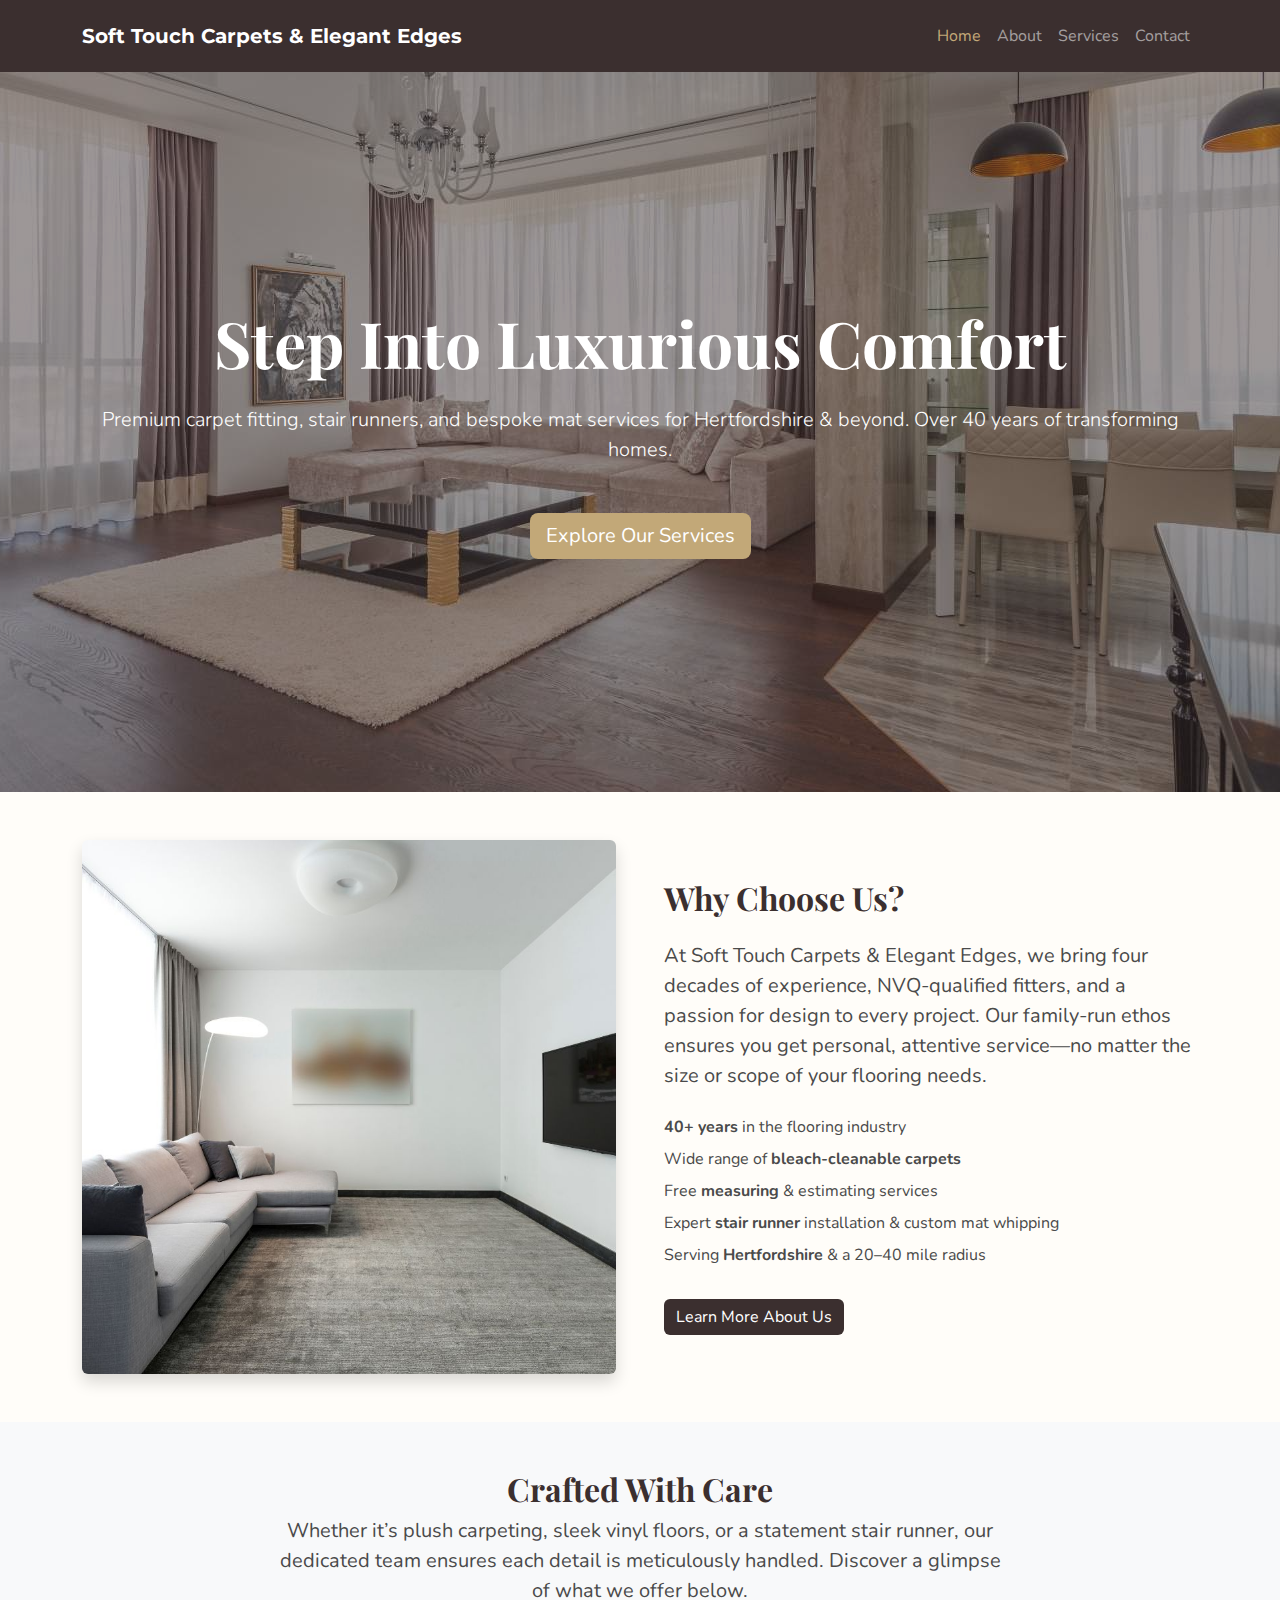
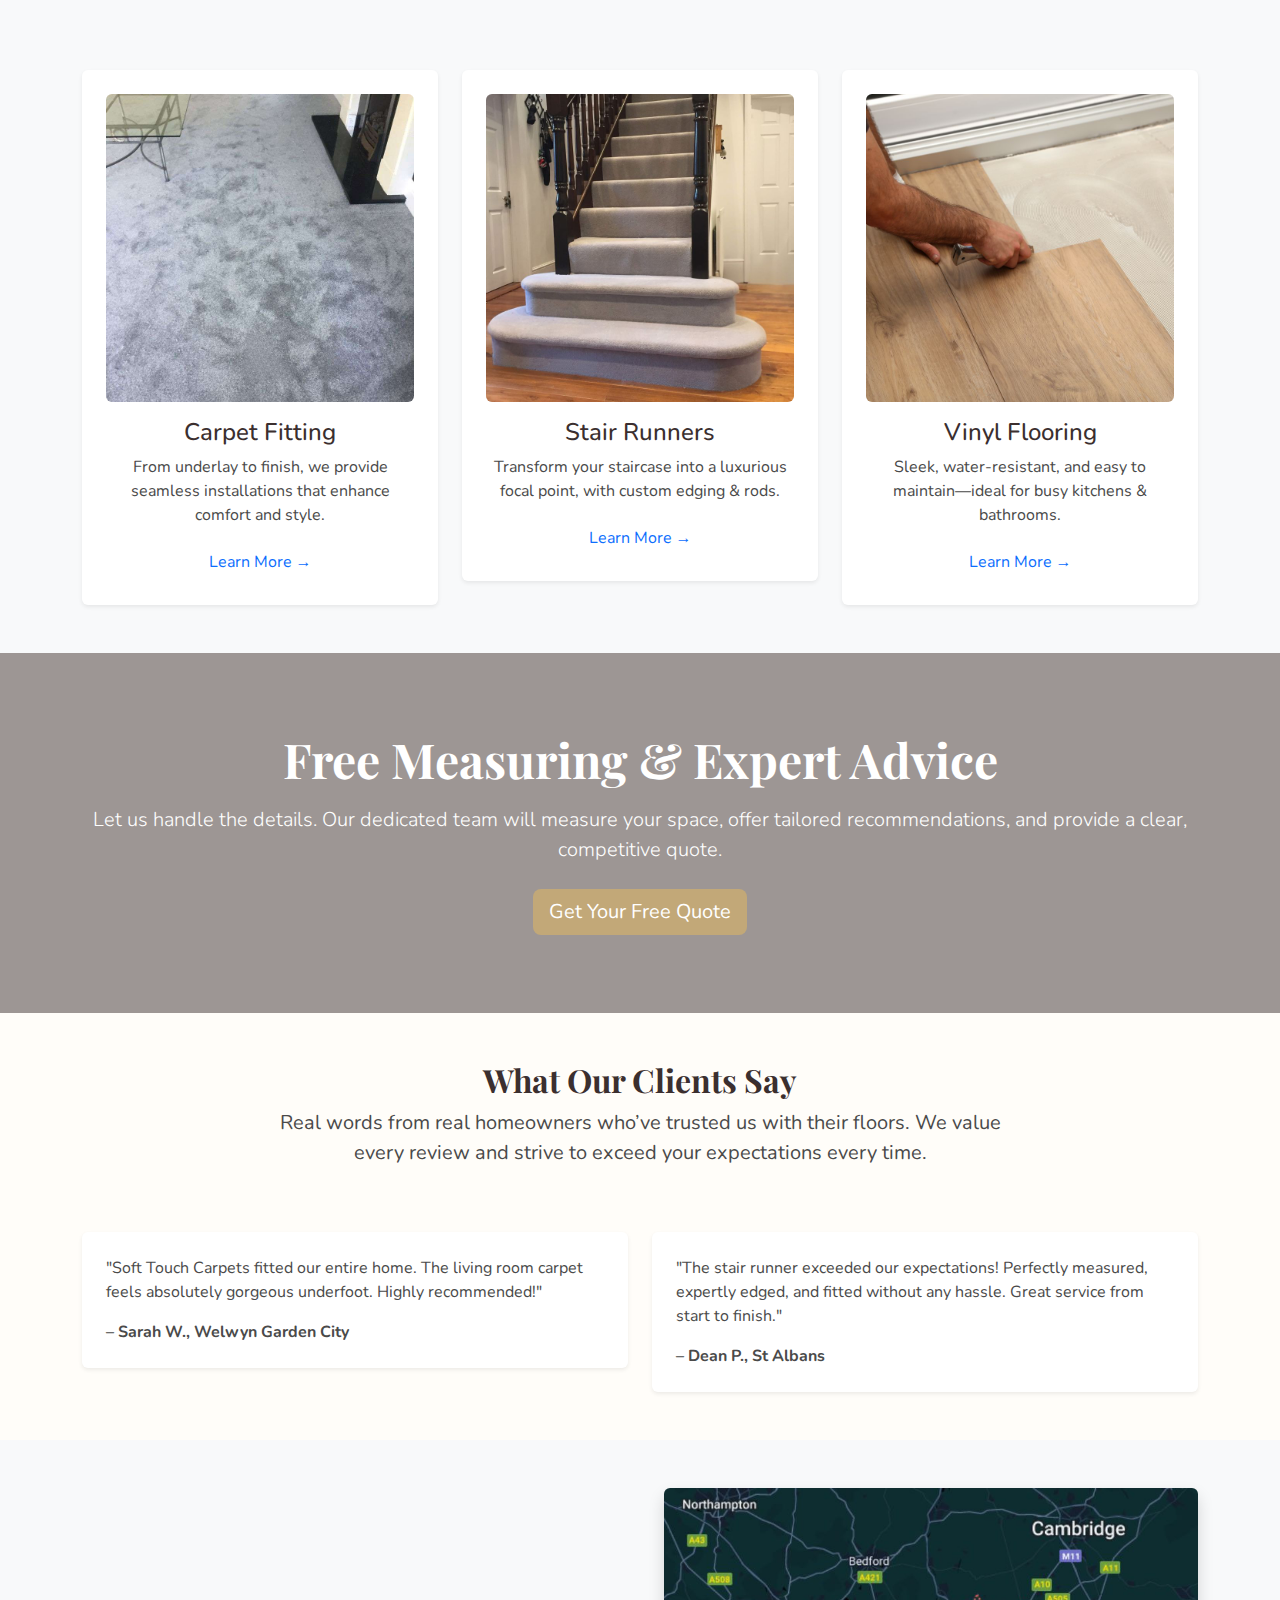
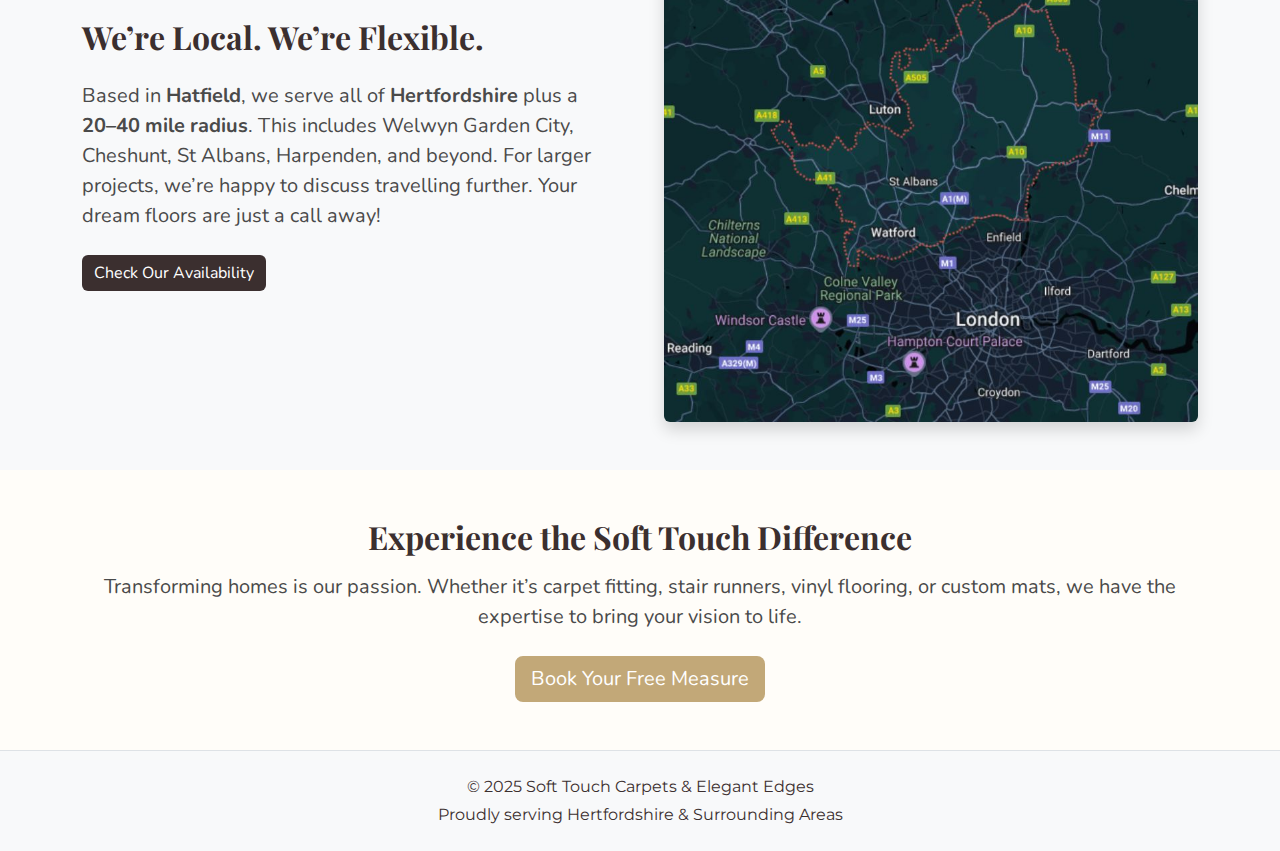
==== index.html @ 91724454 "update" ====
<!DOCTYPE html>
<html lang="en">
<head>
  <meta charset="UTF-8" />
  <meta name="viewport" content="width=device-width, initial-scale=1.0" />

  <!-- Bootstrap CSS -->
  <link 
    href="https://cdn.jsdelivr.net/npm/bootstrap@5.3.3/dist/css/bootstrap.min.css" 
    rel="stylesheet" 
    integrity="sha384-QWTKZyjpPEjISv5WaRU9OFeRpok6YctnYmDr5pNlyT2bRjXh0JMhjY6hW+ALEwIH" 
    crossorigin="anonymous"
  >

  <!-- Custom Home Page CSS -->
  <link rel="stylesheet" href="styles.css" />
  <link rel="stylesheet" href="index.css" />

  <!-- SEO Meta Tags -->
  <title>Soft Touch Carpets &amp; Elegant Edges | Bespoke Flooring Solutions</title>
  <meta 
    name="description" 
    content="Step into comfort with Soft Touch Carpets & Elegant Edges. Trusted for 40+ years, we specialise in carpet fitting, stair runners, vinyl flooring, and custom mat services in Hertfordshire and beyond." 
  />
  <meta 
    name="keywords" 
    content="carpet fitting near me, stair runners, vinyl flooring, custom mat whipping, Hertfordshire carpet fitting, 40 years experience"
  />

  <!-- Google Fonts (Playfair Display, Montserrat, Nunito) -->
  <link rel="preconnect" href="https://fonts.googleapis.com">
  <link rel="preconnect" href="https://fonts.gstatic.com" crossorigin>
  <link 
    href="https://fonts.googleapis.com/css2?family=Playfair+Display:wght@700;900&family=Montserrat:wght@400;700&family=Nunito:wght@300;400;700&display=swap" 
    rel="stylesheet"
  >

  <!-- Optional Schema Markup (LocalBusiness) -->
  <script type="application/ld+json">
  {
    "@context": "https://schema.org",
    "@type": "LocalBusiness",
    "name": "Soft Touch Carpets & Elegant Edges",
    "description": "Carpet fitting, stair runner installation, vinyl flooring, and mat whipping services in Hertfordshire. Over 40 years of experience.",
    "telephone": "+44 7777 000000",
    "address": {
      "@type": "PostalAddress",
      "streetAddress": "2 Warren Close",
      "addressLocality": "Hatfield",
      "addressRegion": "Herts",
      "postalCode": "AL10 0AL",
      "addressCountry": "GB"
    },
    "url": "https://your-domain.com"
  }
  </script>
</head>
<body>
  <!-- NAVBAR -->
  <nav class="navbar navbar-expand-lg navbar-dark bg-brown shadow-sm py-3">
    <div class="container">
      <a class="navbar-brand fw-bold" href="#">
        Soft Touch Carpets &amp; Elegant Edges
      </a>
      <button 
        class="navbar-toggler" 
        type="button" 
        data-bs-toggle="collapse" 
        data-bs-target="#mainNavbar" 
        aria-controls="mainNavbar" 
        aria-expanded="false" 
        aria-label="Toggle navigation"
      >
        <span class="navbar-toggler-icon"></span>
      </button>

      <div class="collapse navbar-collapse justify-content-end" id="mainNavbar">
        <ul class="navbar-nav">
          <li class="nav-item"><a class="nav-link active" href="#">Home</a></li>
          <li class="nav-item"><a class="nav-link" href="about.html">About</a></li>
          <li class="nav-item"><a class="nav-link" href="services.html">Services</a></li>
          <li class="nav-item"><a class="nav-link" href="contact.html">Contact</a></li>
        </ul>
      </div>
    </div>
  </nav>

  <!-- HERO / BANNER SECTION -->
  <header class="hero-section position-relative d-flex align-items-center">
    <div class="hero-overlay"></div>
    <div class="container text-white text-center z-index-2">
      <h1 class="display-3 fw-bold hero-title mb-4">Step Into Luxurious Comfort</h1>
      <p class="lead hero-subtitle mb-5">
        Premium carpet fitting, stair runners, and bespoke mat services 
        for Hertfordshire &amp; beyond. Over 40 years of transforming homes.
      </p>
      <a href="services.html" class="btn btn-tan btn-lg">Explore Our Services</a>
    </div>
  </header>

  <!-- WHY CHOOSE US SECTION -->
  <section class="why-choose-us py-5 bg-cream">
    <div class="container">
      <div class="row align-items-center g-5">
        <div class="col-lg-6 text-center text-lg-start">
          <img 
            src="luxury-carpet.jpg" 
            alt="Luxurious carpet example" 
            class="img-fluid rounded shadow"
          >
        </div>
        <div class="col-lg-6">
          <h2 class="section-heading mb-4" style="font-family: 'Playfair Display', serif;">Why Choose Us?</h2>
          <p class="fs-5 mb-4">
            At Soft Touch Carpets &amp; Elegant Edges, we bring four decades of experience, 
            NVQ-qualified fitters, and a passion for design to every project. Our family-run 
            ethos ensures you get personal, attentive service—no matter the size or scope of your flooring needs.
          </p>
          <ul class="list-unstyled">
            <li class="mb-2"><strong>40+ years</strong> in the flooring industry</li>
            <li class="mb-2">Wide range of <strong>bleach-cleanable carpets</strong></li>
            <li class="mb-2">Free <strong>measuring</strong> &amp; estimating services</li>
            <li class="mb-2">Expert <strong>stair runner</strong> installation &amp; custom mat whipping</li>
            <li class="mb-2">Serving <strong>Hertfordshire</strong> &amp; a 20–40 mile radius</li>
          </ul>
          <a href="about.html" class="btn btn-brown mt-3">Learn More About Us</a>
        </div>
      </div>
    </div>
  </section>

  <!-- SERVICES PREVIEW SECTION -->
  <section class="services-preview py-5 bg-light">
    <div class="container">
      <div class="row text-center mb-5">
        <div class="col-lg-8 mx-auto">
          <h2 class="section-heading">Crafted With Care</h2>
          <p class="fs-5">
            Whether it’s plush carpeting, sleek vinyl floors, or a statement stair runner, 
            our dedicated team ensures each detail is meticulously handled. Discover a glimpse 
            of what we offer below.
          </p>
        </div>
      </div>

      <div class="row g-4 justify-content-center">
        <div class="col-md-6 col-lg-4">
          <div class="service-block p-4 text-center bg-white shadow-sm rounded">
            <img 
              src="carpet-fitting-1.jpg" 
              alt="Carpet Fitting" 
              class="img-fluid rounded mb-3"
            >
            <h4 class="text-brown">Carpet Fitting</h4>
            <p class="mt-2">
              From underlay to finish, we provide seamless installations that enhance comfort and style.
            </p>
            <a href="services.html" class="btn btn-link text-decoration-none">Learn More &rarr;</a>
          </div>
        </div>
        <div class="col-md-6 col-lg-4">
          <div class="service-block p-4 text-center bg-white shadow-sm rounded">
            <img 
              src="stair-runners.jpg" 
              alt="Stair Runners" 
              class="img-fluid rounded mb-3"
            >
            <h4 class="text-brown">Stair Runners</h4>
            <p class="mt-2">
              Transform your staircase into a luxurious focal point, with custom edging &amp; rods.
            </p>
            <a href="services.html" class="btn btn-link text-decoration-none">Learn More &rarr;</a>
          </div>
        </div>
        <div class="col-md-6 col-lg-4">
          <div class="service-block p-4 text-center bg-white shadow-sm rounded">
            <img 
              src="vinyl-flooring.jpg" 
              alt="Vinyl Flooring" 
              class="img-fluid rounded mb-3"
            >
            <h4 class="text-brown">Vinyl Flooring</h4>
            <p class="mt-2">
              Sleek, water-resistant, and easy to maintain—ideal for busy kitchens &amp; bathrooms.
            </p>
            <a href="services.html" class="btn btn-link text-decoration-none">Learn More &rarr;</a>
          </div>
        </div>
      </div>
    </div>
  </section>

  <!-- PARALLAX CTA SECTION -->
  <section class="parallax-cta position-relative text-white text-center">
    <div class="parallax-overlay"></div>
    <div class="container py-5 z-index-2">
      <h2 class="display-5 fw-bold mb-3" style="font-family: 'Playfair Display', serif;">
        Free Measuring &amp; Expert Advice
      </h2>
      <p class="lead mb-4">
        Let us handle the details. Our dedicated team will measure your space, offer tailored recommendations, 
        and provide a clear, competitive quote.
      </p>
      <a href="contact.html" class="btn btn-tan btn-lg">Get Your Free Quote</a>
    </div>
  </section>

  <!-- TESTIMONIALS SECTION -->
  <section class="py-5 bg-cream">
    <div class="container">
      <div class="row mb-5 text-center">
        <div class="col-lg-8 mx-auto">
          <h2 class="section-heading">What Our Clients Say</h2>
          <p class="fs-5">
            Real words from real homeowners who’ve trusted us with their floors. We value every review 
            and strive to exceed your expectations every time.
          </p>
        </div>
      </div>
      <div class="row g-4">
        <div class="col-md-6">
          <div class="testimonial p-4 bg-white shadow-sm rounded">
            <p class="mb-3">
              "Soft Touch Carpets fitted our entire home. The living room 
              carpet feels absolutely gorgeous underfoot. Highly recommended!"
            </p>
            <strong>– Sarah W., Welwyn Garden City</strong>
          </div>
        </div>
        <div class="col-md-6">
          <div class="testimonial p-4 bg-white shadow-sm rounded">
            <p class="mb-3">
              "The stair runner exceeded our expectations! Perfectly measured, expertly edged, 
              and fitted without any hassle. Great service from start to finish."
            </p>
            <strong>– Dean P., St Albans</strong>
          </div>
        </div>
      </div>
    </div>
  </section>

  <!-- SERVICE AREAS SECTION -->
  <section class="py-5 bg-light">
    <div class="container">
      <div class="row align-items-center g-5">
        <div class="col-lg-6">
          <h2 class="section-heading mb-4" style="font-family: 'Playfair Display', serif;">
            We’re Local. We’re Flexible.
          </h2>
          <p class="fs-5 mb-4">
            Based in <strong>Hatfield</strong>, we serve all of <strong>Hertfordshire</strong> plus 
            a <strong>20–40 mile radius</strong>. This includes Welwyn Garden City, Cheshunt, St Albans, 
            Harpenden, and beyond. For larger projects, we’re happy to discuss travelling further. 
            Your dream floors are just a call away!
          </p>
          <a href="contact.html" class="btn btn-brown">Check Our Availability</a>
        </div>
        <div class="col-lg-6">
          <img 
            src="hertfordshire.jpg"
            alt="Coverage map" 
            class="img-fluid rounded shadow"
          >
        </div>
      </div>
    </div>
  </section>

  <!-- FINAL CTA SECTION -->
  <section class="py-5 text-center bg-cream">
    <div class="container">
      <h2 class="section-heading mb-3" style="font-family: 'Playfair Display', serif;">
        Experience the Soft Touch Difference
      </h2>
      <p class="fs-5 mb-4">
        Transforming homes is our passion. Whether it’s carpet fitting, stair runners, 
        vinyl flooring, or custom mats, we have the expertise to bring your vision to life.
      </p>
      <a href="contact.html" class="btn btn-tan btn-lg">Book Your Free Measure</a>
    </div>
  </section>

  <!-- FOOTER -->
  <footer class="border-top py-4 bg-light">
    <div class="container text-center">
      <p class="mb-1">&copy; 2025 Soft Touch Carpets &amp; Elegant Edges</p>
      <p class="mb-0">Proudly serving Hertfordshire &amp; Surrounding Areas</p>
    </div>
  </footer>

  <!-- Bootstrap JS Bundle -->
  <script 
    src="https://cdn.jsdelivr.net/npm/bootstrap@5.3.3/dist/js/bootstrap.bundle.min.js" 
    integrity="sha384-YvpcrYf0tY3lHB60NNkmXc5s9fDVZLESaAA55NDzOxhy9GkcIdslK1eN7N6jIeHz" 
    crossorigin="anonymous"
  ></script>
</body>
</html>
---- styles.css ----
/*
  STYLES.CSS
  Global site-wide styles for Soft Touch Carpets & Elegant Edges:
  - Colour variables
  - Typography
  - Navbar, footer
  - General utility classes
*/

/* Colour Variables */
:root {
    --brown: #3B2F2F;
    --brownish: #8B7D7B;
    --tan: #C2A878;
    --cream: #FFFDF9;
    --light-cream: #FFF8E1;
  }
  
  /* Base Styling */
  body {
    font-family: 'Nunito', sans-serif;
    color: #4a4a4a;
    background-color: var(--cream);
    margin: 0;
    padding: 0;
  }
  
  /* Bootstrap Overrides / Utility Classes */
  .bg-brown {
    background-color: var(--brown) !important;
  }
  .text-brown {
    color: var(--brown) !important;
  }
  .bg-cream {
    background-color: var(--cream) !important;
  }
  .btn-tan {
    background-color: var(--tan) !important;
    border: none !important;
    color: #ffffff !important;
  }
  .btn-tan:hover {
    background-color: var(--brownish) !important;
  }
  .btn-brown {
    background-color: var(--brown) !important;
    border: none !important;
    color: #ffffff !important;
  }
  .btn-brown:hover {
    background-color: var(--brownish) !important;
  }
  
  /* Navbar (Shared) */
  .navbar-dark.bg-brown {
    background-color: var(--brown) !important;
  }
  .navbar-brand {
    font-family: 'Montserrat', sans-serif;
  }
  .navbar-dark .navbar-nav .nav-link.active {
    color: var(--tan) !important;
  }
  
  /* Section Headings (Global) */
  .section-heading {
    font-family: 'Playfair Display', serif;
    color: var(--brown);
    font-weight: 700;
  }
  
  /* Footer */
  footer p {
    margin: 0;
    color: var(--brown);
    font-family: 'Montserrat', sans-serif;
  }
  
  /* Responsive Adjustments (Global) */
  @media (max-width: 768px) {
    .section-heading {
      font-size: 1.75rem;
    }
  }
---- index.css ----
/*
  INDEX.CSS
  Bespoke homepage styling for a "wow" factor.
  Incorporates parallax/overlay elements, brand colours,
  and distinct section styles to avoid repetitive patterns.
*/

/* ---------------------------------------------------
   1. BRAND COLOURS & FONTS
----------------------------------------------------- */
:root {
    --brown: #3B2F2F;
    --brownish: #8B7D7B;
    --tan: #C2A878;
    --cream: #FFFDF9;
    --light-cream: #FFF8E1;
  }
  
  body {
    font-family: 'Nunito', sans-serif;
    color: #4a4a4a;
    background-color: var(--cream);
    margin: 0;
    padding: 0;
  }
  
  /* Utility Classes */
  .bg-brown {
    background-color: var(--brown) !important;
  }
  .text-brown {
    color: var(--brown) !important;
  }
  .bg-cream {
    background-color: var(--cream) !important;
  }
  .btn-tan {
    background-color: var(--tan) !important;
    border: none !important;
    color: #ffffff !important;
    transition: background-color 0.3s ease;
  }
  .btn-tan:hover {
    background-color: var(--brownish) !important;
  }
  .btn-brown {
    background-color: var(--brown) !important;
    border: none !important;
    color: #ffffff !important;
    transition: background-color 0.3s ease;
  }
  .btn-brown:hover {
    background-color: var(--brownish) !important;
  }
  
  /* Navbar */
  .navbar-dark.bg-brown {
    background-color: var(--brown) !important;
  }
  .navbar-nav .nav-link.active {
    color: var(--tan) !important;
  }
  
  /* ---------------------------------------------------
     2. HERO SECTION
  ----------------------------------------------------- */
  .hero-section {
    min-height: 80vh;
    background: url("hero.jpg") center center no-repeat;
    background-size: cover;
    background-attachment: fixed; /* Parallax effect on desktop */
    position: relative;
    overflow: hidden;
    display: flex;
    align-items: center;
    justify-content: center;
  }
  .hero-overlay {
    position: absolute;
    top: 0;
    left: 0;
    width: 100%;
    height: 100%;
    background-color: rgba(59, 47, 47, 0.5);
    z-index: 1;
  }
  .hero-section .container {
    z-index: 2;
  }
  .hero-title {
    font-family: 'Playfair Display', serif;
    color: #fff;
  }
  .hero-subtitle {
    font-family: 'Nunito', sans-serif;
    color: #fff;
  }
  
  /* ---------------------------------------------------
     3. GLOBAL SECTION HEADINGS
  ----------------------------------------------------- */
  .section-heading {
    font-family: 'Playfair Display', serif;
    color: var(--brown);
    font-weight: 700;
  }
  
  /* ---------------------------------------------------
     4. CUSTOM SECTION STYLES
  ----------------------------------------------------- */
  .why-choose-us img {
    transition: transform 0.3s ease;
  }
  .why-choose-us img:hover {
    transform: scale(1.02);
  }
  
  .services-preview .service-block:hover {
    transform: translateY(-3px);
    transition: transform 0.2s ease;
  }
  
  /* Parallax CTA Section */
  .parallax-cta {
    background: url("completed-project-1.jpg") center center no-repeat;
    background-size: cover;
    background-attachment: fixed;
    position: relative;
    overflow: hidden;
    min-height: 40vh;
    display: flex;
    align-items: center;
    justify-content: center;
  }
  .parallax-cta .parallax-overlay {
    position: absolute;
    top: 0;
    left: 0;
    width: 100%;
    height: 100%;
    background-color: rgba(59, 47, 47, 0.5);
    z-index: 1;
  }
  .parallax-cta .container {
    z-index: 2;
  }
  
  /* Testimonials */
  .testimonial {
    transition: transform 0.2s ease;
  }
  .testimonial:hover {
    transform: translateY(-5px);
  }
  
  /* Responsive Tweaks */
  @media (max-width: 992px) {
    /* Disable parallax on tablets & smaller for performance */
    .hero-section {
      background-attachment: scroll;
    }
    .parallax-cta {
      background-attachment: scroll;
    }
  }
  
  @media (max-width: 576px) {
    .hero-title {
      font-size: 2rem;
    }
    .hero-subtitle {
      font-size: 1rem;
    }
  }
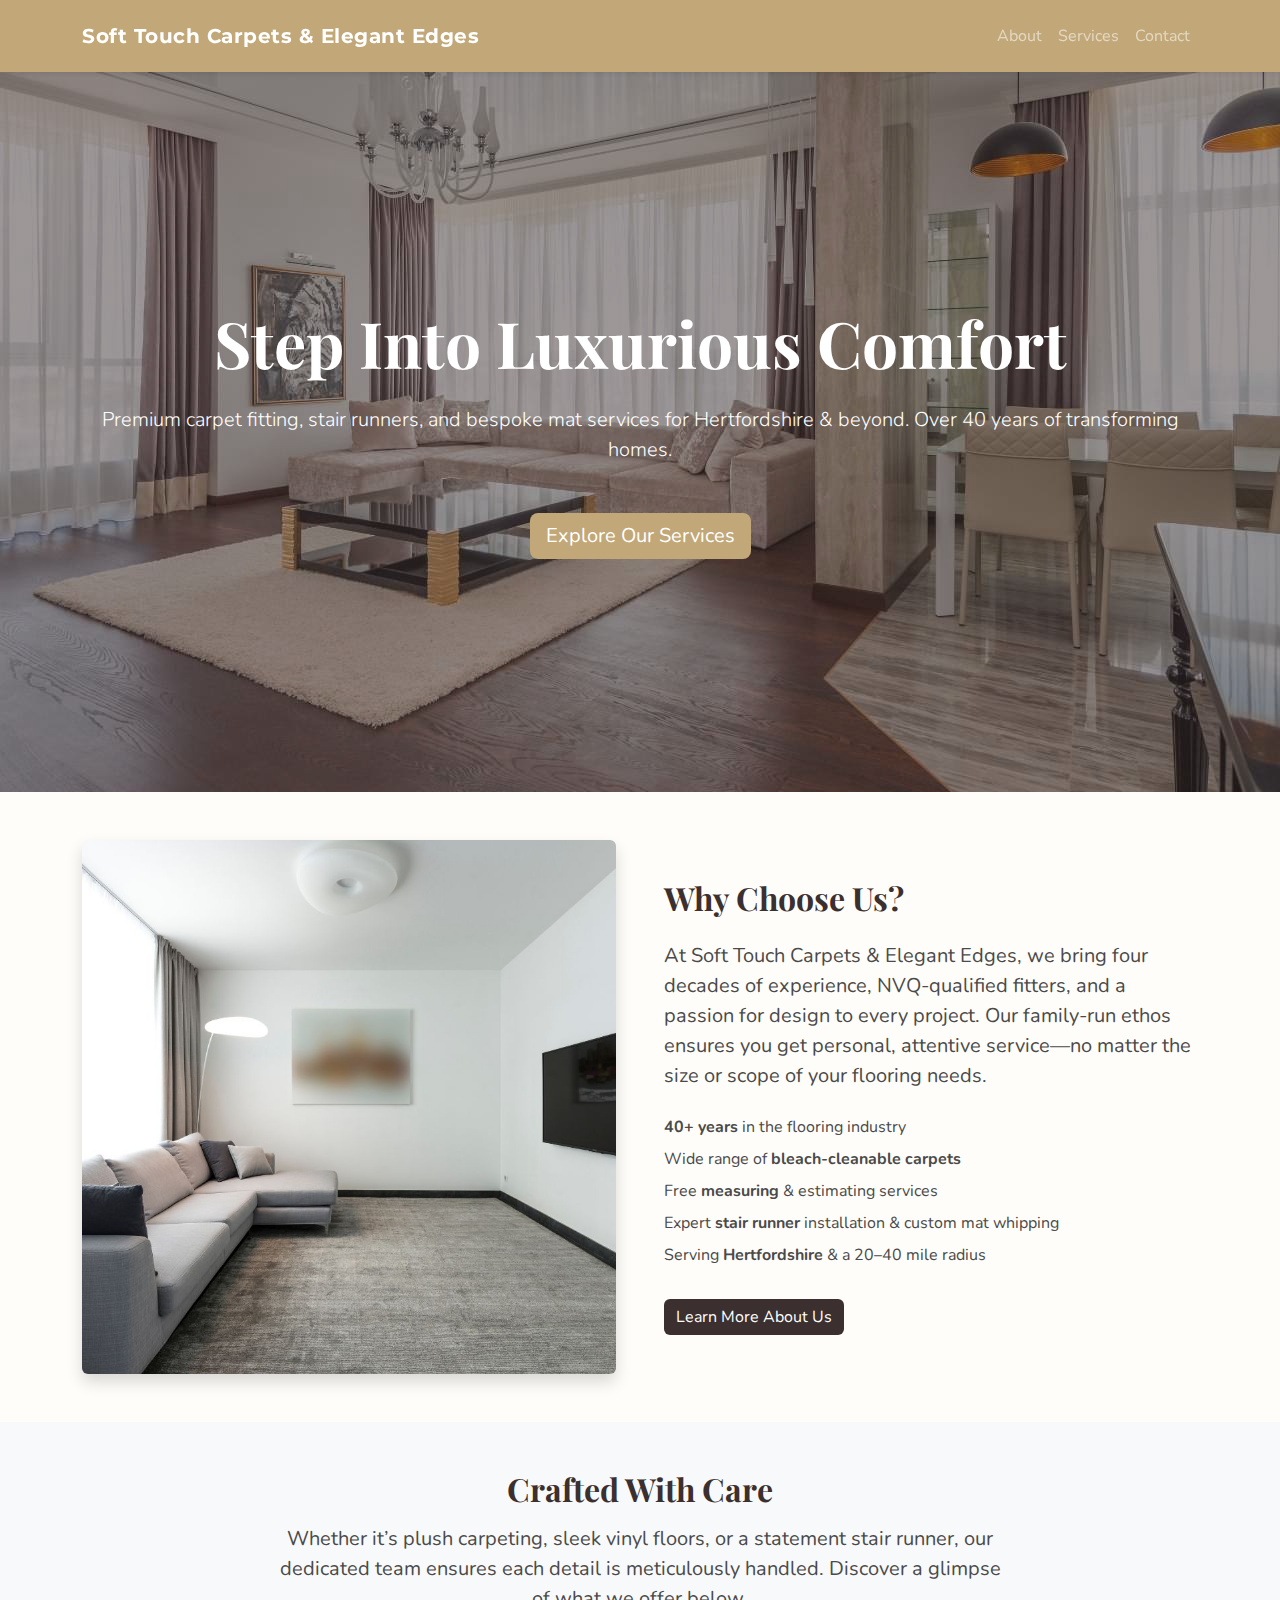
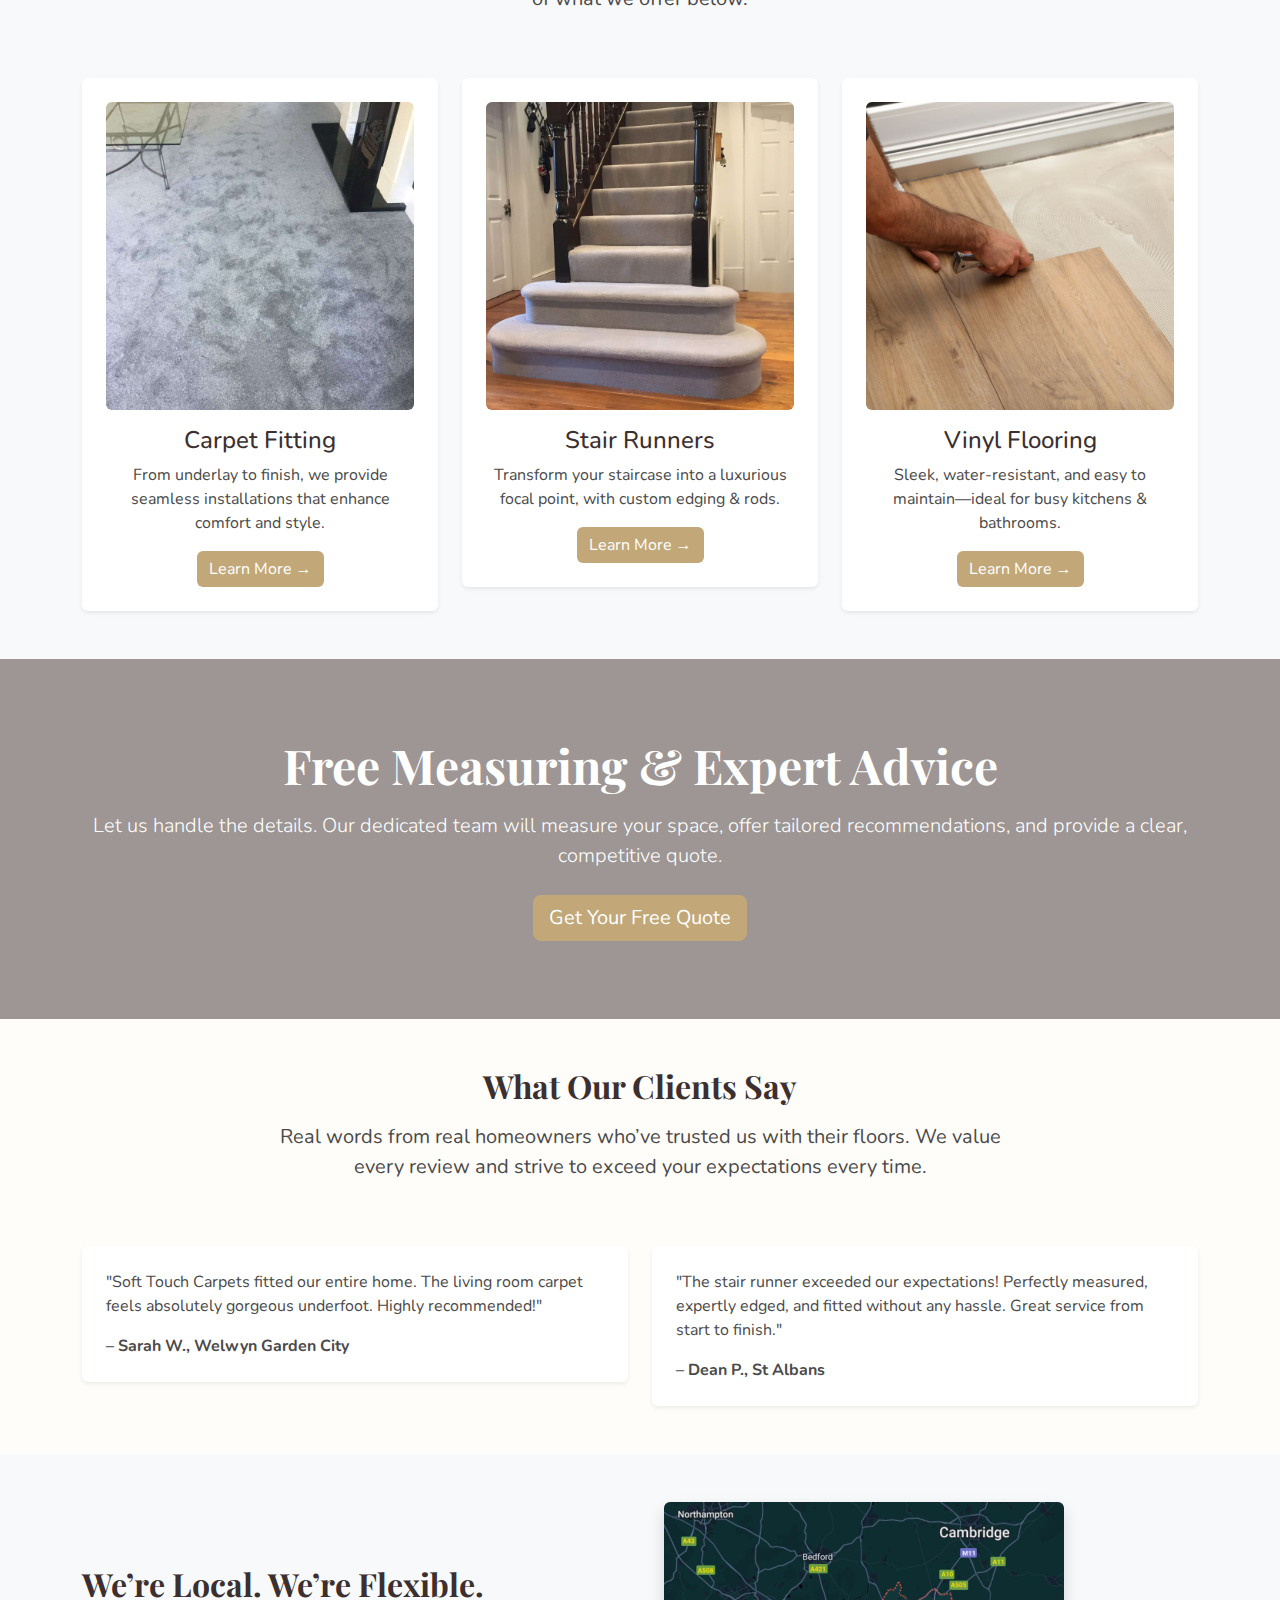
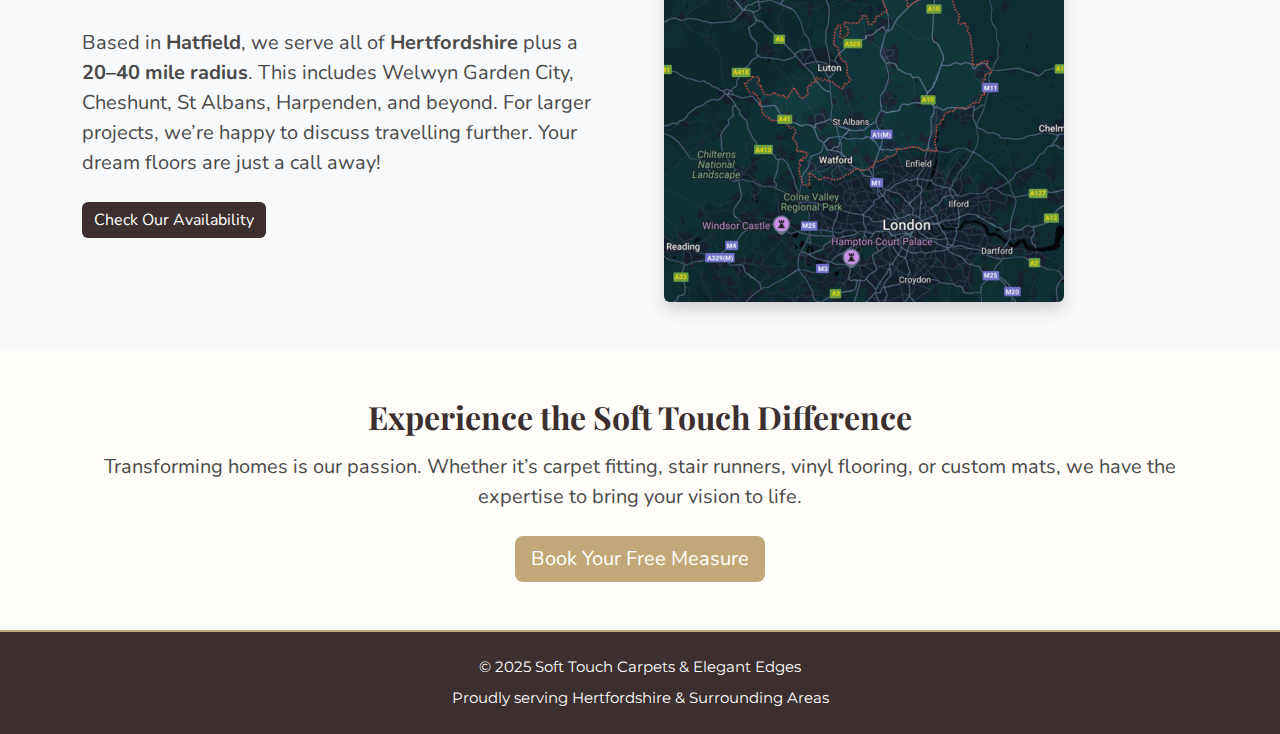
==== commit 54d252da: "update" ====
--- a/index.html
+++ b/index.html
@@ -12,8 +12,9 @@
     crossorigin="anonymous"
   >
 
-  <!-- Custom Home Page CSS -->
+  <!-- Global Styles -->
   <link rel="stylesheet" href="styles.css" />
+  <!-- Homepage-Specific Styles -->
   <link rel="stylesheet" href="index.css" />
 
   <!-- SEO Meta Tags -->
@@ -56,8 +57,9 @@
   </script>
 </head>
 <body>
-  <!-- NAVBAR -->
-  <nav class="navbar navbar-expand-lg navbar-dark bg-brown shadow-sm py-3">
+
+  <!-- NAVBAR (Sticky) -->
+  <nav class="navbar navbar-expand-lg navbar-dark bg-brown sticky-top shadow-sm py-3">
     <div class="container">
       <a class="navbar-brand fw-bold" href="#">
         Soft Touch Carpets &amp; Elegant Edges
@@ -76,10 +78,18 @@
 
       <div class="collapse navbar-collapse justify-content-end" id="mainNavbar">
         <ul class="navbar-nav">
-          <li class="nav-item"><a class="nav-link active" href="#">Home</a></li>
-          <li class="nav-item"><a class="nav-link" href="about.html">About</a></li>
-          <li class="nav-item"><a class="nav-link" href="services.html">Services</a></li>
-          <li class="nav-item"><a class="nav-link" href="contact.html">Contact</a></li>
+          <li class="nav-item">
+            <a class="nav-link active" href="#">Home</a>
+          </li>
+          <li class="nav-item">
+            <a class="nav-link" href="about.html">About</a>
+          </li>
+          <li class="nav-item">
+            <a class="nav-link" href="services.html">Services</a>
+          </li>
+          <li class="nav-item">
+            <a class="nav-link" href="contact.html">Contact</a>
+          </li>
         </ul>
       </div>
     </div>
@@ -110,7 +120,7 @@
           >
         </div>
         <div class="col-lg-6">
-          <h2 class="section-heading mb-4" style="font-family: 'Playfair Display', serif;">Why Choose Us?</h2>
+          <h2 class="section-heading mb-4">Why Choose Us?</h2>
           <p class="fs-5 mb-4">
             At Soft Touch Carpets &amp; Elegant Edges, we bring four decades of experience, 
             NVQ-qualified fitters, and a passion for design to every project. Our family-run 
@@ -155,7 +165,7 @@
             <p class="mt-2">
               From underlay to finish, we provide seamless installations that enhance comfort and style.
             </p>
-            <a href="services.html" class="btn btn-link text-decoration-none">Learn More &rarr;</a>
+            <a href="services.html" class="btn btn-tan text-decoration-none">Learn More &rarr;</a>
           </div>
         </div>
         <div class="col-md-6 col-lg-4">
@@ -169,7 +179,7 @@
             <p class="mt-2">
               Transform your staircase into a luxurious focal point, with custom edging &amp; rods.
             </p>
-            <a href="services.html" class="btn btn-link text-decoration-none">Learn More &rarr;</a>
+            <a href="services.html" class="btn btn-tan text-decoration-none">Learn More &rarr;</a>
           </div>
         </div>
         <div class="col-md-6 col-lg-4">
@@ -183,7 +193,7 @@
             <p class="mt-2">
               Sleek, water-resistant, and easy to maintain—ideal for busy kitchens &amp; bathrooms.
             </p>
-            <a href="services.html" class="btn btn-link text-decoration-none">Learn More &rarr;</a>
+            <a href="services.html" class="btn btn-tan text-decoration-none">Learn More &rarr;</a>
           </div>
         </div>
       </div>
@@ -243,9 +253,9 @@
   <!-- SERVICE AREAS SECTION -->
   <section class="py-5 bg-light">
     <div class="container">
-      <div class="row align-items-center g-5">
+      <div class="row align-items-center justify-content-center g-5">
         <div class="col-lg-6">
-          <h2 class="section-heading mb-4" style="font-family: 'Playfair Display', serif;">
+          <h2 class="section-heading mb-4">
             We’re Local. We’re Flexible.
           </h2>
           <p class="fs-5 mb-4">
@@ -256,11 +266,12 @@
           </p>
           <a href="contact.html" class="btn btn-brown">Check Our Availability</a>
         </div>
-        <div class="col-lg-6">
+        <div class="d-none d-lg-flex col-lg-6">
           <img 
             src="hertfordshire.jpg"
             alt="Coverage map" 
             class="img-fluid rounded shadow"
+            style="max-height: 400px;"
           >
         </div>
       </div>
@@ -270,7 +281,7 @@
   <!-- FINAL CTA SECTION -->
   <section class="py-5 text-center bg-cream">
     <div class="container">
-      <h2 class="section-heading mb-3" style="font-family: 'Playfair Display', serif;">
+      <h2 class="section-heading mb-3">
         Experience the Soft Touch Difference
       </h2>
       <p class="fs-5 mb-4">
@@ -282,10 +293,10 @@
   </section>
 
   <!-- FOOTER -->
-  <footer class="border-top py-4 bg-light">
-    <div class="container text-center">
-      <p class="mb-1">&copy; 2025 Soft Touch Carpets &amp; Elegant Edges</p>
-      <p class="mb-0">Proudly serving Hertfordshire &amp; Surrounding Areas</p>
+  <footer>
+    <div class="container footer-content">
+      <p>&copy; 2025 Soft Touch Carpets &amp; Elegant Edges</p>
+      <p>Proudly serving Hertfordshire &amp; Surrounding Areas</p>
     </div>
   </footer>
 
--- a/styles.css
+++ b/styles.css
@@ -2,85 +2,144 @@
   STYLES.CSS
   Global site-wide styles for Soft Touch Carpets & Elegant Edges:
   - Colour variables
-  - Typography
-  - Navbar, footer
-  - General utility classes
+  - Base typography
+  - Navbar (sticky)
+  - Footer
+  - General buttons & link styling
 */
 
-/* Colour Variables */
+/* -----------------------------------------
+   1. Colour Variables & Base Typography
+------------------------------------------ */
 :root {
-    --brown: #3B2F2F;
-    --brownish: #8B7D7B;
-    --tan: #C2A878;
-    --cream: #FFFDF9;
-    --light-cream: #FFF8E1;
+  --brown: #3B2F2F;
+  --brownish: #8B7D7B;
+  --tan: #C2A878;
+  --cream: #FFFDF9;
+  --light-cream: #FFF8E1;
+}
+
+body {
+  font-family: 'Nunito', sans-serif;
+  color: #4a4a4a;
+  background-color: var(--cream);
+  margin: 0;
+  padding: 0;
+}
+
+/* -----------------------------------------
+   2. Navbar
+------------------------------------------ */
+.navbar-dark.bg-brown {
+  background-color: var(--tan) !important;
+}
+.navbar.navbar-expand-lg.sticky-top {
+  position: sticky;
+  top: 0;
+  z-index: 999; /* ensures nav is above other elements when scrolling */
+}
+.navbar-brand {
+  font-family: 'Montserrat', sans-serif;
+  letter-spacing: 0.5px;
+}
+
+.navbar-nav .nav-link {
+  transition: color 0.2s ease;
+}
+.navbar-nav .nav-link:hover {
+  color: var(--brownish) !important;
+}
+.navbar-dark .navbar-nav .nav-link.active {
+  color: var(--tan) !important;
+  font-weight: 700;
+}
+
+/* -----------------------------------------
+   3. Buttons & Links
+------------------------------------------ */
+/* Universal button look (Bootstrap overrides) */
+.btn-tan {
+  background-color: var(--tan) !important;
+  border: none !important;
+  color: #ffffff !important;
+  transition: background-color 0.3s ease;
+}
+.btn-tan:hover {
+  background-color: var(--brownish) !important;
+}
+
+.btn-brown {
+  background-color: var(--brown) !important;
+  border: none !important;
+  color: #ffffff !important;
+  transition: background-color 0.3s ease;
+}
+.btn-brown:hover {
+  background-color: var(--brownish) !important;
+}
+
+/* Link styling (outside of nav) */
+a {
+  color: var(--brown);
+  text-decoration: none;
+  transition: color 0.2s ease;
+}
+a:hover {
+  color: var(--brownish);
+  text-decoration: none; /* keep it consistent */
+}
+
+/* -----------------------------------------
+   4. Section Headings
+------------------------------------------ */
+.section-heading {
+  font-family: 'Playfair Display', serif;
+  color: var(--brown);
+  font-weight: 700;
+  margin-bottom: 1rem;
+}
+
+/* -----------------------------------------
+   5. Footer
+------------------------------------------ */
+footer {
+  background-color: var(--brown);
+  border-top: 2px solid var(--tan);
+  padding-top: 1.5rem;
+  padding-bottom: 1.5rem;
+  color:white !important;
+}
+footer .footer-content {
+  display: flex;
+  flex-direction: column;
+  align-items: center;
+  gap: 0.5rem;
+}
+footer p {
+  margin: 0;
+  font-family: 'Montserrat', sans-serif;
+  
+  font-size: 0.95rem;
+}
+
+/* Example: If you want columns in the footer, you could do:
+.footer-content {
+  flex-direction: row;
+  justify-content: space-between;
+} 
+.footer-content div { width: 25%; }
+But we keep it center-based for now.
+*/
+
+/* -----------------------------------------
+   6. Responsive Adjustments (Global)
+------------------------------------------ */
+@media (max-width: 768px) {
+  .section-heading {
+    font-size: 1.75rem;
   }
-  
-  /* Base Styling */
-  body {
-    font-family: 'Nunito', sans-serif;
-    color: #4a4a4a;
-    background-color: var(--cream);
-    margin: 0;
-    padding: 0;
+  footer .footer-content {
+    flex-direction: column;
+    align-items: center;
   }
-  
-  /* Bootstrap Overrides / Utility Classes */
-  .bg-brown {
-    background-color: var(--brown) !important;
-  }
-  .text-brown {
-    color: var(--brown) !important;
-  }
-  .bg-cream {
-    background-color: var(--cream) !important;
-  }
-  .btn-tan {
-    background-color: var(--tan) !important;
-    border: none !important;
-    color: #ffffff !important;
-  }
-  .btn-tan:hover {
-    background-color: var(--brownish) !important;
-  }
-  .btn-brown {
-    background-color: var(--brown) !important;
-    border: none !important;
-    color: #ffffff !important;
-  }
-  .btn-brown:hover {
-    background-color: var(--brownish) !important;
-  }
-  
-  /* Navbar (Shared) */
-  .navbar-dark.bg-brown {
-    background-color: var(--brown) !important;
-  }
-  .navbar-brand {
-    font-family: 'Montserrat', sans-serif;
-  }
-  .navbar-dark .navbar-nav .nav-link.active {
-    color: var(--tan) !important;
-  }
-  
-  /* Section Headings (Global) */
-  .section-heading {
-    font-family: 'Playfair Display', serif;
-    color: var(--brown);
-    font-weight: 700;
-  }
-  
-  /* Footer */
-  footer p {
-    margin: 0;
-    color: var(--brown);
-    font-family: 'Montserrat', sans-serif;
-  }
-  
-  /* Responsive Adjustments (Global) */
-  @media (max-width: 768px) {
-    .section-heading {
-      font-size: 1.75rem;
-    }
-  }
-  +}
--- a/index.css
+++ b/index.css
@@ -1,175 +1,161 @@
 /*
   INDEX.CSS
-  Bespoke homepage styling for a "wow" factor.
-  Incorporates parallax/overlay elements, brand colours,
-  and distinct section styles to avoid repetitive patterns.
+  Homepage-specific styling for a "wow" factor:
+  Parallax hero images, brand colours,
+  distinct section layouts, subtle hover effects.
 */
 
 /* ---------------------------------------------------
-   1. BRAND COLOURS & FONTS
+   1. BRAND COLOURS (Same as global for reference)
 ----------------------------------------------------- */
 :root {
-    --brown: #3B2F2F;
-    --brownish: #8B7D7B;
-    --tan: #C2A878;
-    --cream: #FFFDF9;
-    --light-cream: #FFF8E1;
+  --brown: #3B2F2F;
+  --brownish: #8B7D7B;
+  --tan: #C2A878;
+  --cream: #FFFDF9;
+  --light-cream: #FFF8E1;
+}
+
+body {
+  font-family: 'Nunito', sans-serif;
+  color: #4a4a4a;
+  margin: 0;
+  padding: 0;
+  background-color: var(--cream);
+}
+
+/* Utility Classes (Redundant if already in styles.css, included here for clarity) */
+.bg-brown {
+  background-color: var(--brown) !important;
+}
+.text-brown {
+  color: var(--brown) !important;
+}
+.bg-cream {
+  background-color: var(--cream) !important;
+}
+.btn-tan {
+  background-color: var(--tan) !important;
+  border: none !important;
+  color: #ffffff !important;
+  transition: background-color 0.3s ease;
+}
+.btn-tan:hover {
+  background-color: var(--brownish) !important;
+}
+.btn-brown {
+  background-color: var(--brown) !important;
+  border: none !important;
+  color: #ffffff !important;
+  transition: background-color 0.3s ease;
+}
+.btn-brown:hover {
+  background-color: var(--brownish) !important;
+}
+
+/* Navbar
+   Overwrites are in styles.css
+*/
+
+/* ---------------------------------------------------
+   2. HERO SECTION
+----------------------------------------------------- */
+.hero-section {
+  min-height: 80vh;
+  background: url("hero.jpg") center center no-repeat;
+  background-size: cover;
+  background-attachment: fixed; /* Parallax effect on desktop */
+  position: relative;
+  overflow: hidden;
+  display: flex;
+  align-items: center;
+  justify-content: center;
+}
+.hero-overlay {
+  position: absolute;
+  top: 0;
+  left: 0;
+  width: 100%;
+  height: 100%;
+  background-color: rgba(59, 47, 47, 0.5);
+  z-index: 1;
+}
+.hero-section .container {
+  z-index: 2;
+}
+.hero-title {
+  font-family: 'Playfair Display', serif;
+  color: #fff;
+}
+.hero-subtitle {
+  font-family: 'Nunito', sans-serif;
+  color: #fff;
+}
+
+/* ---------------------------------------------------
+   3. CUSTOM SECTION STYLES
+----------------------------------------------------- */
+.why-choose-us img {
+  transition: transform 0.3s ease;
+}
+.why-choose-us img:hover {
+  transform: scale(1.02);
+}
+
+.services-preview .service-block:hover {
+  transform: translateY(-3px);
+  transition: transform 0.2s ease;
+}
+
+/* Parallax CTA Section */
+.parallax-cta {
+  background: url("completed-project-1.jpg") center center no-repeat;
+  background-size: cover;
+  background-attachment: fixed;
+  position: relative;
+  overflow: hidden;
+  min-height: 40vh;
+  display: flex;
+  align-items: center;
+  justify-content: center;
+}
+.parallax-cta .parallax-overlay {
+  position: absolute;
+  top: 0; left: 0;
+  width: 100%; height: 100%;
+  background-color: rgba(59, 47, 47, 0.5);
+  z-index: 1;
+}
+.parallax-cta .container {
+  z-index: 2;
+}
+
+/* Testimonials */
+.testimonial {
+  transition: transform 0.2s ease;
+}
+.testimonial:hover {
+  transform: translateY(-5px);
+}
+
+/* ---------------------------------------------------
+   4. Responsive Tweaks
+----------------------------------------------------- */
+@media (max-width: 992px) {
+  /* Disable parallax on tablets & smaller for performance */
+  .hero-section {
+    background-attachment: scroll;
   }
-  
-  body {
-    font-family: 'Nunito', sans-serif;
-    color: #4a4a4a;
-    background-color: var(--cream);
-    margin: 0;
-    padding: 0;
+  .parallax-cta {
+    background-attachment: scroll;
   }
-  
-  /* Utility Classes */
-  .bg-brown {
-    background-color: var(--brown) !important;
-  }
-  .text-brown {
-    color: var(--brown) !important;
-  }
-  .bg-cream {
-    background-color: var(--cream) !important;
-  }
-  .btn-tan {
-    background-color: var(--tan) !important;
-    border: none !important;
-    color: #ffffff !important;
-    transition: background-color 0.3s ease;
-  }
-  .btn-tan:hover {
-    background-color: var(--brownish) !important;
-  }
-  .btn-brown {
-    background-color: var(--brown) !important;
-    border: none !important;
-    color: #ffffff !important;
-    transition: background-color 0.3s ease;
-  }
-  .btn-brown:hover {
-    background-color: var(--brownish) !important;
-  }
-  
-  /* Navbar */
-  .navbar-dark.bg-brown {
-    background-color: var(--brown) !important;
-  }
-  .navbar-nav .nav-link.active {
-    color: var(--tan) !important;
-  }
-  
-  /* ---------------------------------------------------
-     2. HERO SECTION
-  ----------------------------------------------------- */
-  .hero-section {
-    min-height: 80vh;
-    background: url("hero.jpg") center center no-repeat;
-    background-size: cover;
-    background-attachment: fixed; /* Parallax effect on desktop */
-    position: relative;
-    overflow: hidden;
-    display: flex;
-    align-items: center;
-    justify-content: center;
-  }
-  .hero-overlay {
-    position: absolute;
-    top: 0;
-    left: 0;
-    width: 100%;
-    height: 100%;
-    background-color: rgba(59, 47, 47, 0.5);
-    z-index: 1;
-  }
-  .hero-section .container {
-    z-index: 2;
-  }
+}
+
+@media (max-width: 576px) {
   .hero-title {
-    font-family: 'Playfair Display', serif;
-    color: #fff;
+    font-size: 2rem;
   }
   .hero-subtitle {
-    font-family: 'Nunito', sans-serif;
-    color: #fff;
+    font-size: 1rem;
   }
-  
-  /* ---------------------------------------------------
-     3. GLOBAL SECTION HEADINGS
-  ----------------------------------------------------- */
-  .section-heading {
-    font-family: 'Playfair Display', serif;
-    color: var(--brown);
-    font-weight: 700;
-  }
-  
-  /* ---------------------------------------------------
-     4. CUSTOM SECTION STYLES
-  ----------------------------------------------------- */
-  .why-choose-us img {
-    transition: transform 0.3s ease;
-  }
-  .why-choose-us img:hover {
-    transform: scale(1.02);
-  }
-  
-  .services-preview .service-block:hover {
-    transform: translateY(-3px);
-    transition: transform 0.2s ease;
-  }
-  
-  /* Parallax CTA Section */
-  .parallax-cta {
-    background: url("completed-project-1.jpg") center center no-repeat;
-    background-size: cover;
-    background-attachment: fixed;
-    position: relative;
-    overflow: hidden;
-    min-height: 40vh;
-    display: flex;
-    align-items: center;
-    justify-content: center;
-  }
-  .parallax-cta .parallax-overlay {
-    position: absolute;
-    top: 0;
-    left: 0;
-    width: 100%;
-    height: 100%;
-    background-color: rgba(59, 47, 47, 0.5);
-    z-index: 1;
-  }
-  .parallax-cta .container {
-    z-index: 2;
-  }
-  
-  /* Testimonials */
-  .testimonial {
-    transition: transform 0.2s ease;
-  }
-  .testimonial:hover {
-    transform: translateY(-5px);
-  }
-  
-  /* Responsive Tweaks */
-  @media (max-width: 992px) {
-    /* Disable parallax on tablets & smaller for performance */
-    .hero-section {
-      background-attachment: scroll;
-    }
-    .parallax-cta {
-      background-attachment: scroll;
-    }
-  }
-  
-  @media (max-width: 576px) {
-    .hero-title {
-      font-size: 2rem;
-    }
-    .hero-subtitle {
-      font-size: 1rem;
-    }
-  }
-  +}
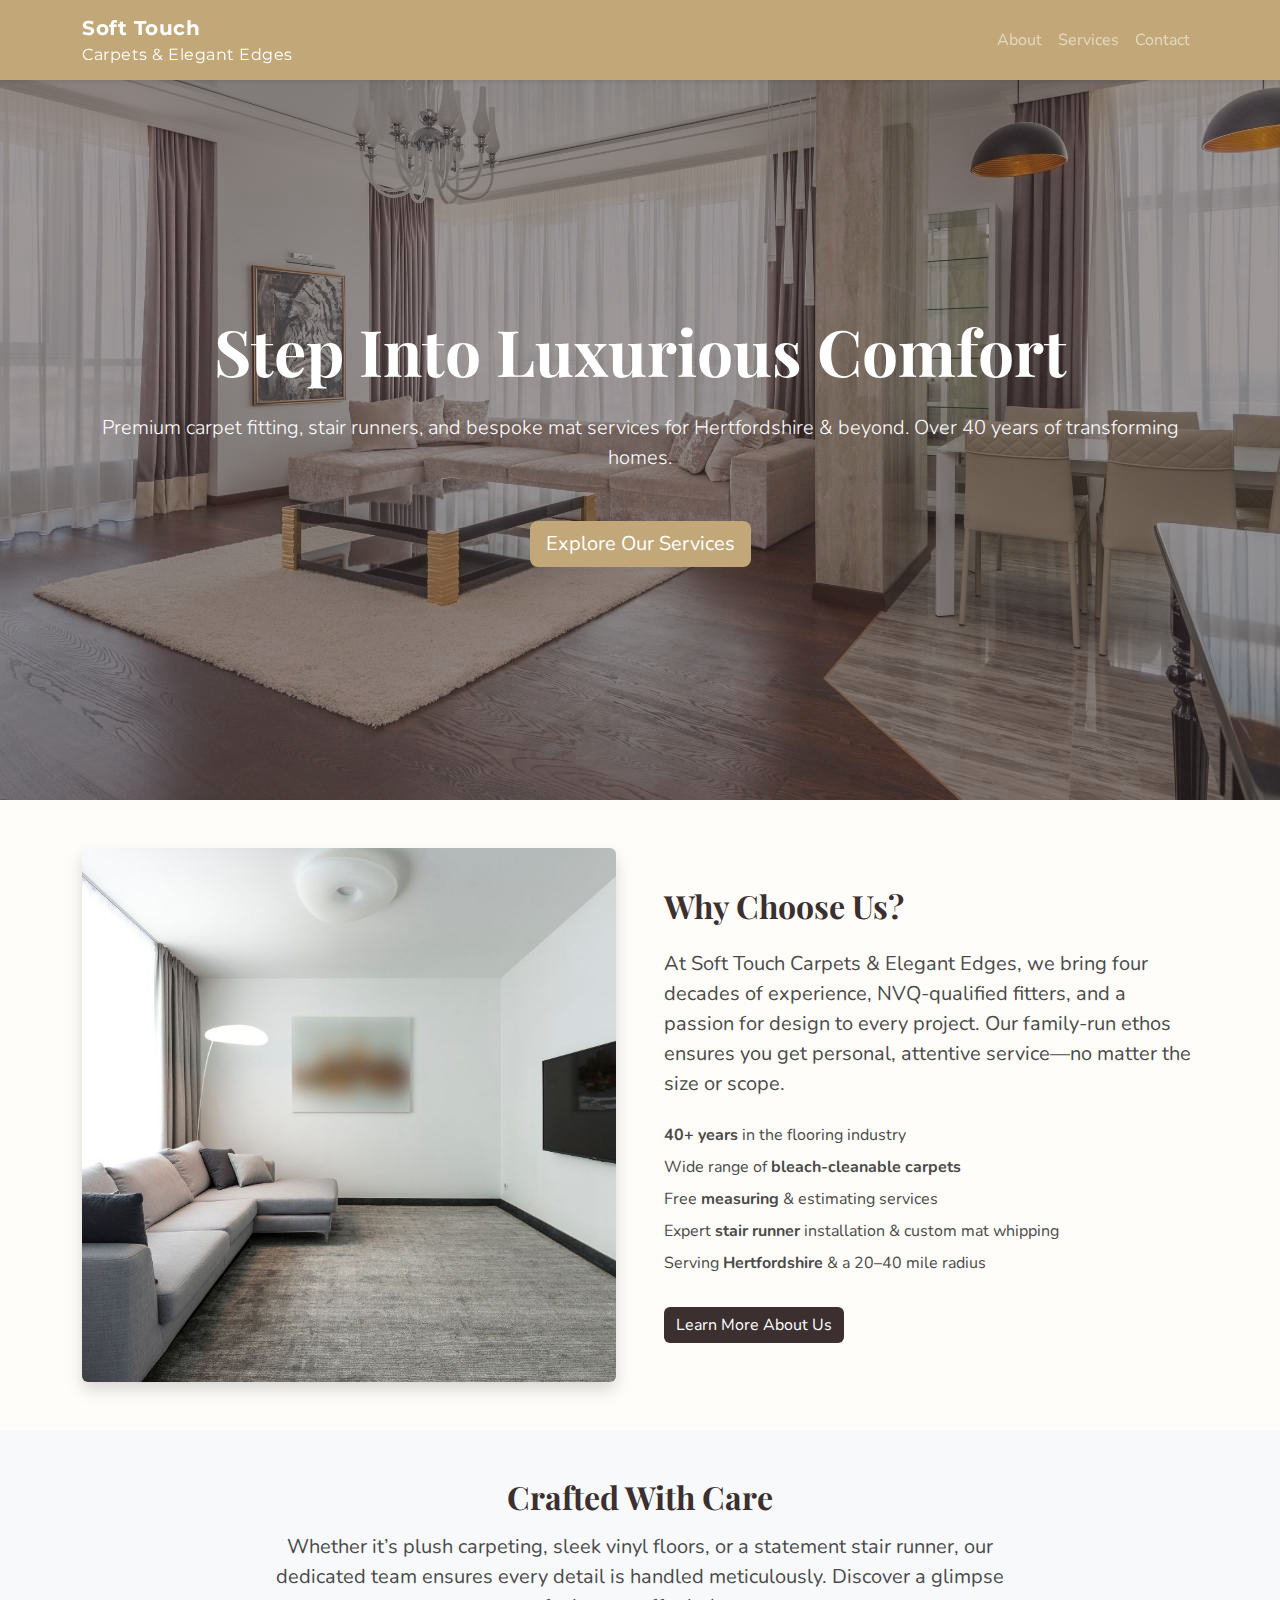
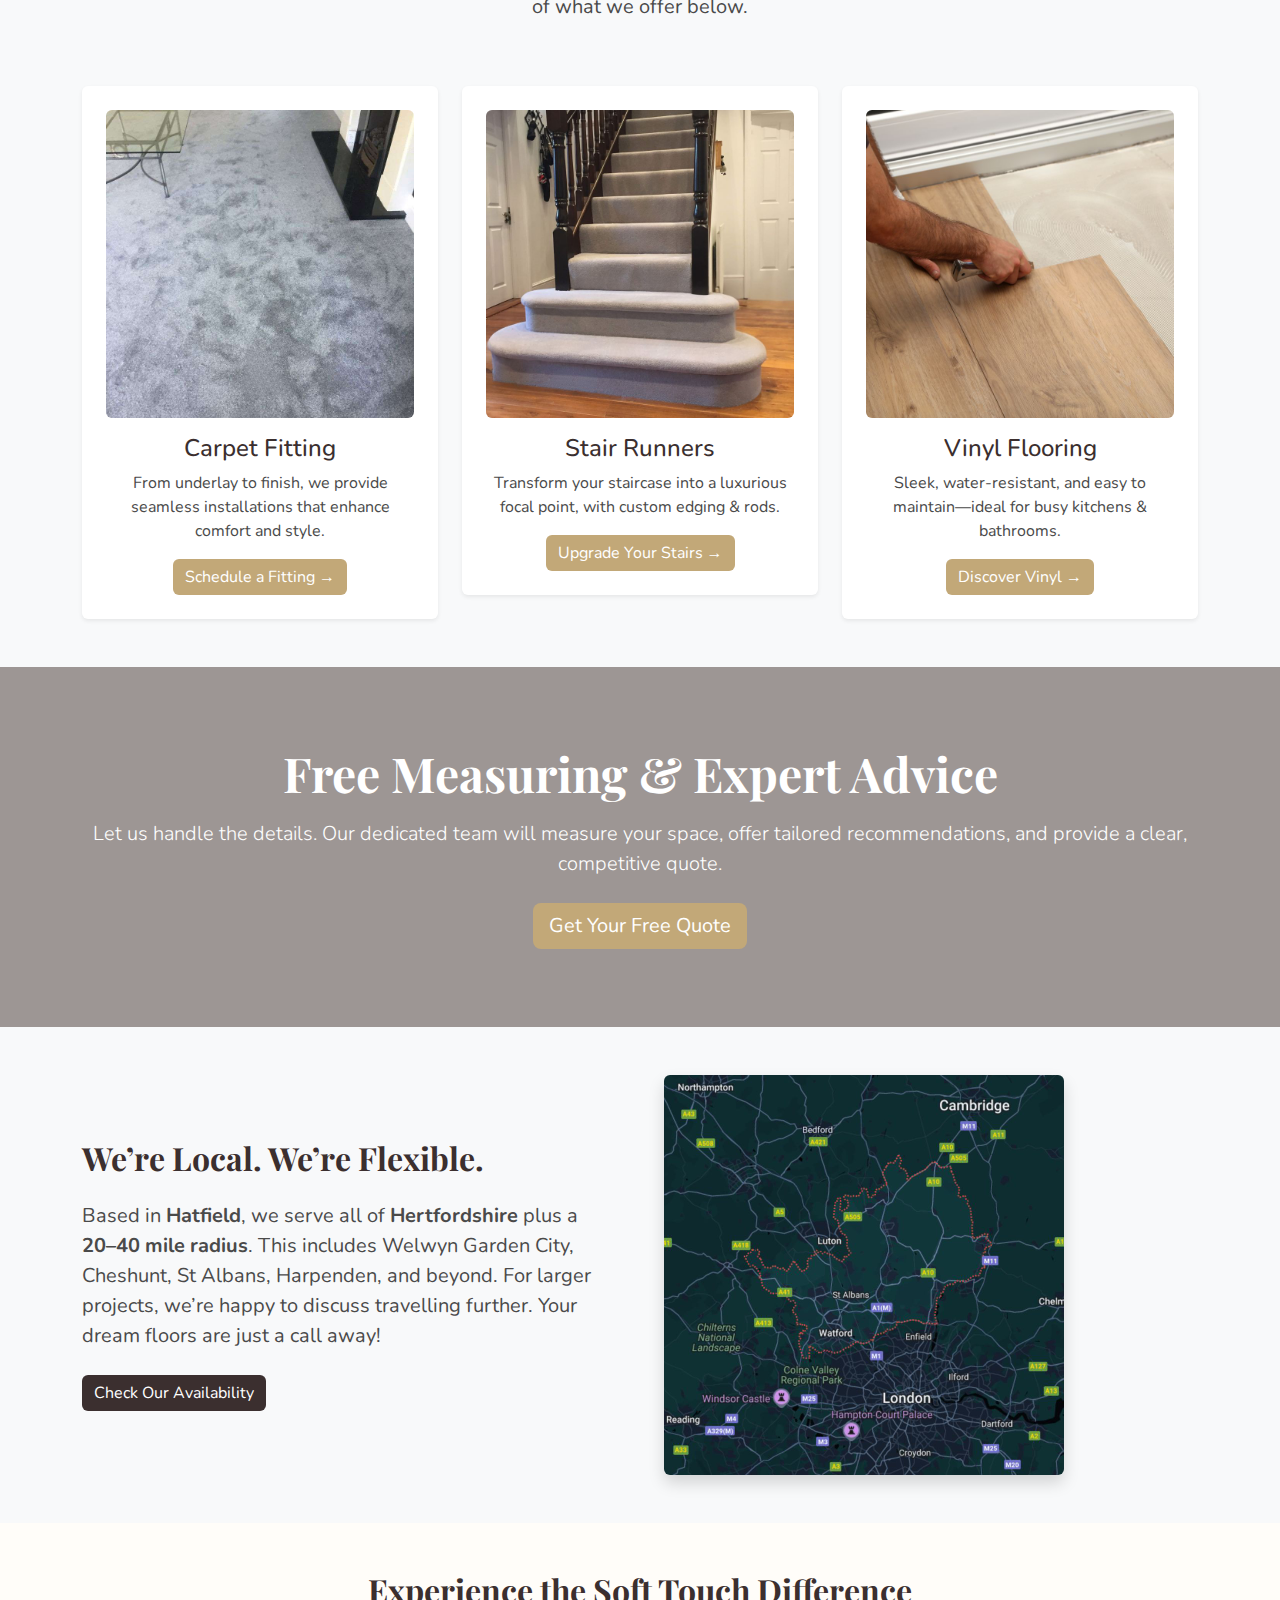
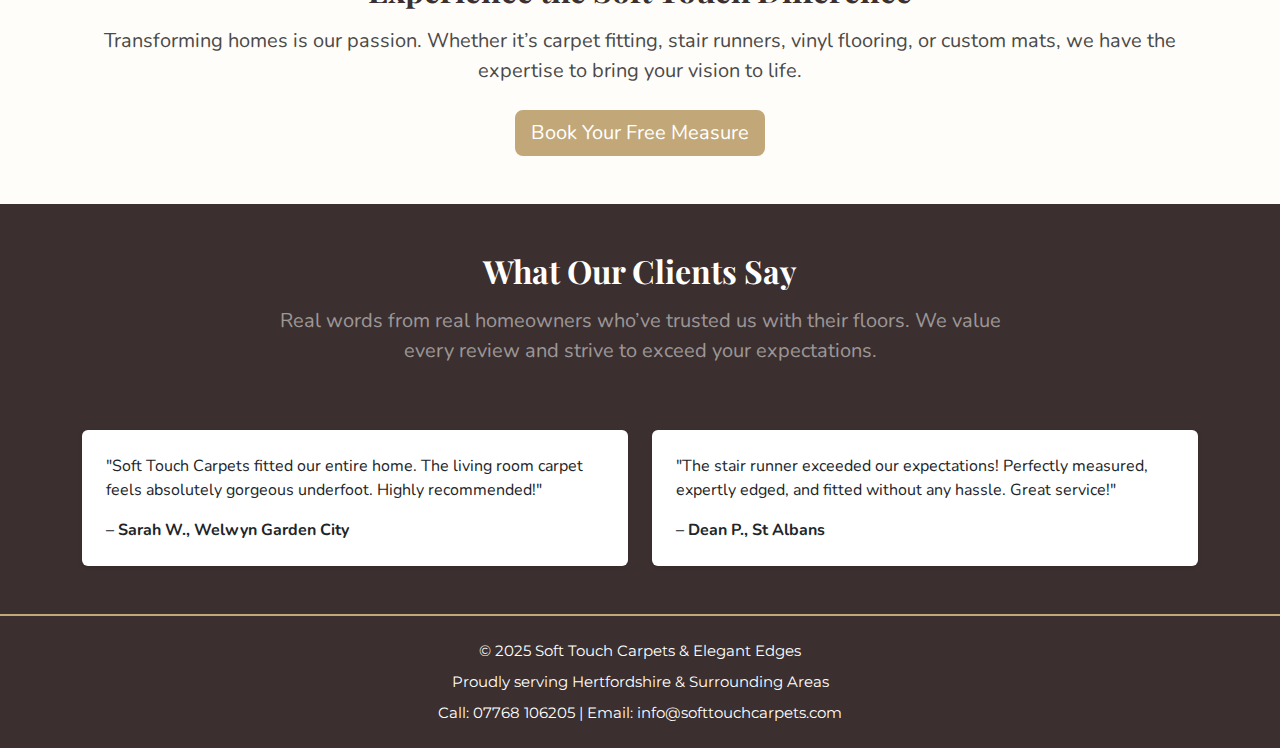
==== commit c07933cc: "update" ====
--- a/index.html
+++ b/index.html
@@ -43,7 +43,7 @@
     "@type": "LocalBusiness",
     "name": "Soft Touch Carpets & Elegant Edges",
     "description": "Carpet fitting, stair runner installation, vinyl flooring, and mat whipping services in Hertfordshire. Over 40 years of experience.",
-    "telephone": "+44 7777 000000",
+    "telephone": "+44 7768 106205",
     "address": {
       "@type": "PostalAddress",
       "streetAddress": "2 Warren Close",
@@ -59,11 +59,13 @@
 <body>
 
   <!-- NAVBAR (Sticky) -->
-  <nav class="navbar navbar-expand-lg navbar-dark bg-brown sticky-top shadow-sm py-3">
-    <div class="container">
-      <a class="navbar-brand fw-bold" href="#">
-        Soft Touch Carpets &amp; Elegant Edges
+  <nav class="navbar navbar-expand-lg navbar-dark bg-brown sticky-top shadow-sm ">
+    <div class="container">
+      <a class="navbar-brand d-flex flex-column text-lg-start" href="index.html">
+        <span class="fw-bold fs-5">Soft Touch</span>
+        <span class="fs-6">Carpets & Elegant Edges</span>
       </a>
+      
       <button 
         class="navbar-toggler" 
         type="button" 
@@ -79,7 +81,7 @@
       <div class="collapse navbar-collapse justify-content-end" id="mainNavbar">
         <ul class="navbar-nav">
           <li class="nav-item">
-            <a class="nav-link active" href="#">Home</a>
+            <a class="nav-link active" href="index.html">Home</a>
           </li>
           <li class="nav-item">
             <a class="nav-link" href="about.html">About</a>
@@ -104,7 +106,9 @@
         Premium carpet fitting, stair runners, and bespoke mat services 
         for Hertfordshire &amp; beyond. Over 40 years of transforming homes.
       </p>
-      <a href="services.html" class="btn btn-tan btn-lg">Explore Our Services</a>
+      <a href="services.html" class="btn btn-tan btn-lg">
+        Explore Our Services
+      </a>
     </div>
   </header>
 
@@ -124,7 +128,7 @@
           <p class="fs-5 mb-4">
             At Soft Touch Carpets &amp; Elegant Edges, we bring four decades of experience, 
             NVQ-qualified fitters, and a passion for design to every project. Our family-run 
-            ethos ensures you get personal, attentive service—no matter the size or scope of your flooring needs.
+            ethos ensures you get personal, attentive service—no matter the size or scope.
           </p>
           <ul class="list-unstyled">
             <li class="mb-2"><strong>40+ years</strong> in the flooring industry</li>
@@ -147,8 +151,8 @@
           <h2 class="section-heading">Crafted With Care</h2>
           <p class="fs-5">
             Whether it’s plush carpeting, sleek vinyl floors, or a statement stair runner, 
-            our dedicated team ensures each detail is meticulously handled. Discover a glimpse 
-            of what we offer below.
+            our dedicated team ensures every detail is handled meticulously. 
+            Discover a glimpse of what we offer below.
           </p>
         </div>
       </div>
@@ -165,7 +169,9 @@
             <p class="mt-2">
               From underlay to finish, we provide seamless installations that enhance comfort and style.
             </p>
-            <a href="services.html" class="btn btn-tan text-decoration-none">Learn More &rarr;</a>
+            <a href="services.html" class="btn btn-tan">
+              Schedule a Fitting &rarr;
+            </a>
           </div>
         </div>
         <div class="col-md-6 col-lg-4">
@@ -179,7 +185,9 @@
             <p class="mt-2">
               Transform your staircase into a luxurious focal point, with custom edging &amp; rods.
             </p>
-            <a href="services.html" class="btn btn-tan text-decoration-none">Learn More &rarr;</a>
+            <a href="services.html" class="btn btn-tan">
+              Upgrade Your Stairs &rarr;
+            </a>
           </div>
         </div>
         <div class="col-md-6 col-lg-4">
@@ -193,7 +201,9 @@
             <p class="mt-2">
               Sleek, water-resistant, and easy to maintain—ideal for busy kitchens &amp; bathrooms.
             </p>
-            <a href="services.html" class="btn btn-tan text-decoration-none">Learn More &rarr;</a>
+            <a href="services.html" class="btn btn-tan">
+              Discover Vinyl &rarr;
+            </a>
           </div>
         </div>
       </div>
@@ -208,47 +218,16 @@
         Free Measuring &amp; Expert Advice
       </h2>
       <p class="lead mb-4">
-        Let us handle the details. Our dedicated team will measure your space, offer tailored recommendations, 
-        and provide a clear, competitive quote.
+        Let us handle the details. Our dedicated team will measure your space, 
+        offer tailored recommendations, and provide a clear, competitive quote.
       </p>
-      <a href="contact.html" class="btn btn-tan btn-lg">Get Your Free Quote</a>
-    </div>
-  </section>
-
-  <!-- TESTIMONIALS SECTION -->
-  <section class="py-5 bg-cream">
-    <div class="container">
-      <div class="row mb-5 text-center">
-        <div class="col-lg-8 mx-auto">
-          <h2 class="section-heading">What Our Clients Say</h2>
-          <p class="fs-5">
-            Real words from real homeowners who’ve trusted us with their floors. We value every review 
-            and strive to exceed your expectations every time.
-          </p>
-        </div>
-      </div>
-      <div class="row g-4">
-        <div class="col-md-6">
-          <div class="testimonial p-4 bg-white shadow-sm rounded">
-            <p class="mb-3">
-              "Soft Touch Carpets fitted our entire home. The living room 
-              carpet feels absolutely gorgeous underfoot. Highly recommended!"
-            </p>
-            <strong>– Sarah W., Welwyn Garden City</strong>
-          </div>
-        </div>
-        <div class="col-md-6">
-          <div class="testimonial p-4 bg-white shadow-sm rounded">
-            <p class="mb-3">
-              "The stair runner exceeded our expectations! Perfectly measured, expertly edged, 
-              and fitted without any hassle. Great service from start to finish."
-            </p>
-            <strong>– Dean P., St Albans</strong>
-          </div>
-        </div>
-      </div>
-    </div>
-  </section>
+      <a href="contact.html" class="btn btn-tan btn-lg">
+        Get Your Free Quote
+      </a>
+    </div>
+  </section>
+
+  
 
   <!-- SERVICE AREAS SECTION -->
   <section class="py-5 bg-light">
@@ -278,6 +257,8 @@
     </div>
   </section>
 
+
+
   <!-- FINAL CTA SECTION -->
   <section class="py-5 text-center bg-cream">
     <div class="container">
@@ -288,15 +269,51 @@
         Transforming homes is our passion. Whether it’s carpet fitting, stair runners, 
         vinyl flooring, or custom mats, we have the expertise to bring your vision to life.
       </p>
-      <a href="contact.html" class="btn btn-tan btn-lg">Book Your Free Measure</a>
-    </div>
-  </section>
-
+      <a href="contact.html" class="btn btn-tan btn-lg">
+        Book Your Free Measure
+      </a>
+    </div>
+  </section>
+<!-- TESTIMONIALS SECTION: now with a brown background & white text -->
+<section class="py-5" style="background-color: var(--brown); color: #fff;">
+  <div class="container">
+    <div class="row mb-5 text-center">
+      <div class="col-lg-8 mx-auto">
+        <h2 class="section-heading text-white">What Our Clients Say</h2>
+        <p class="fs-5 text-white-50">
+          Real words from real homeowners who’ve trusted us with their floors. 
+          We value every review and strive to exceed your expectations.
+        </p>
+      </div>
+    </div>
+    <div class="row g-4">
+      <div class="col-md-6">
+        <div class="testimonial p-4 bg-white text-dark shadow-sm rounded">
+          <p class="mb-3">
+            "Soft Touch Carpets fitted our entire home. The living room 
+            carpet feels absolutely gorgeous underfoot. Highly recommended!"
+          </p>
+          <strong>– Sarah W., Welwyn Garden City</strong>
+        </div>
+      </div>
+      <div class="col-md-6">
+        <div class="testimonial p-4 bg-white text-dark shadow-sm rounded">
+          <p class="mb-3">
+            "The stair runner exceeded our expectations! Perfectly measured, 
+            expertly edged, and fitted without any hassle. Great service!"
+          </p>
+          <strong>– Dean P., St Albans</strong>
+        </div>
+      </div>
+    </div>
+  </div>
+</section>
   <!-- FOOTER -->
   <footer>
     <div class="container footer-content">
       <p>&copy; 2025 Soft Touch Carpets &amp; Elegant Edges</p>
       <p>Proudly serving Hertfordshire &amp; Surrounding Areas</p>
+      <p>Call: 07768 106205 | Email: <a href="mailto:info@softtouchcarpets.com" style="color:white;">info@softtouchcarpets.com</a></p>
     </div>
   </footer>
 
--- a/styles.css
+++ b/styles.css
@@ -19,12 +19,22 @@
   --light-cream: #FFF8E1;
 }
 
+html, body {
+  margin: 0;
+  padding: 0;
+}
+
 body {
   font-family: 'Nunito', sans-serif;
   color: #4a4a4a;
   background-color: var(--cream);
-  margin: 0;
-  padding: 0;
+}
+
+/* Remove default image gaps/spaces on mobile and everywhere */
+img {
+  display: block;
+  max-width: 100%;
+  height: auto;
 }
 
 /* -----------------------------------------
@@ -33,22 +43,29 @@
 .navbar-dark.bg-brown {
   background-color: var(--tan) !important;
 }
+
 .navbar.navbar-expand-lg.sticky-top {
   position: sticky;
   top: 0;
   z-index: 999; /* ensures nav is above other elements when scrolling */
 }
+
+/* Allow brand name to break into two lines comfortably */
 .navbar-brand {
   font-family: 'Montserrat', sans-serif;
   letter-spacing: 0.5px;
+  white-space: pre-wrap; /* permits line breaks within brand text */
+ 
 }
 
 .navbar-nav .nav-link {
   transition: color 0.2s ease;
 }
+
 .navbar-nav .nav-link:hover {
   color: var(--brownish) !important;
 }
+
 .navbar-dark .navbar-nav .nav-link.active {
   color: var(--tan) !important;
   font-weight: 700;
@@ -57,7 +74,6 @@
 /* -----------------------------------------
    3. Buttons & Links
 ------------------------------------------ */
-/* Universal button look (Bootstrap overrides) */
 .btn-tan {
   background-color: var(--tan) !important;
   border: none !important;
@@ -84,6 +100,7 @@
   text-decoration: none;
   transition: color 0.2s ease;
 }
+
 a:hover {
   color: var(--brownish);
   text-decoration: none; /* keep it consistent */
@@ -107,29 +124,22 @@
   border-top: 2px solid var(--tan);
   padding-top: 1.5rem;
   padding-bottom: 1.5rem;
-  color:white !important;
+  color: white !important;
+  text-align: center;
 }
+
 footer .footer-content {
   display: flex;
   flex-direction: column;
   align-items: center;
   gap: 0.5rem;
 }
+
 footer p {
   margin: 0;
   font-family: 'Montserrat', sans-serif;
-  
   font-size: 0.95rem;
 }
-
-/* Example: If you want columns in the footer, you could do:
-.footer-content {
-  flex-direction: row;
-  justify-content: space-between;
-} 
-.footer-content div { width: 25%; }
-But we keep it center-based for now.
-*/
 
 /* -----------------------------------------
    6. Responsive Adjustments (Global)
--- a/index.css
+++ b/index.css
@@ -24,7 +24,7 @@
   background-color: var(--cream);
 }
 
-/* Utility Classes (Redundant if already in styles.css, included here for clarity) */
+/* Utility Classes */
 .bg-brown {
   background-color: var(--brown) !important;
 }
@@ -52,10 +52,6 @@
 .btn-brown:hover {
   background-color: var(--brownish) !important;
 }
-
-/* Navbar
-   Overwrites are in styles.css
-*/
 
 /* ---------------------------------------------------
    2. HERO SECTION
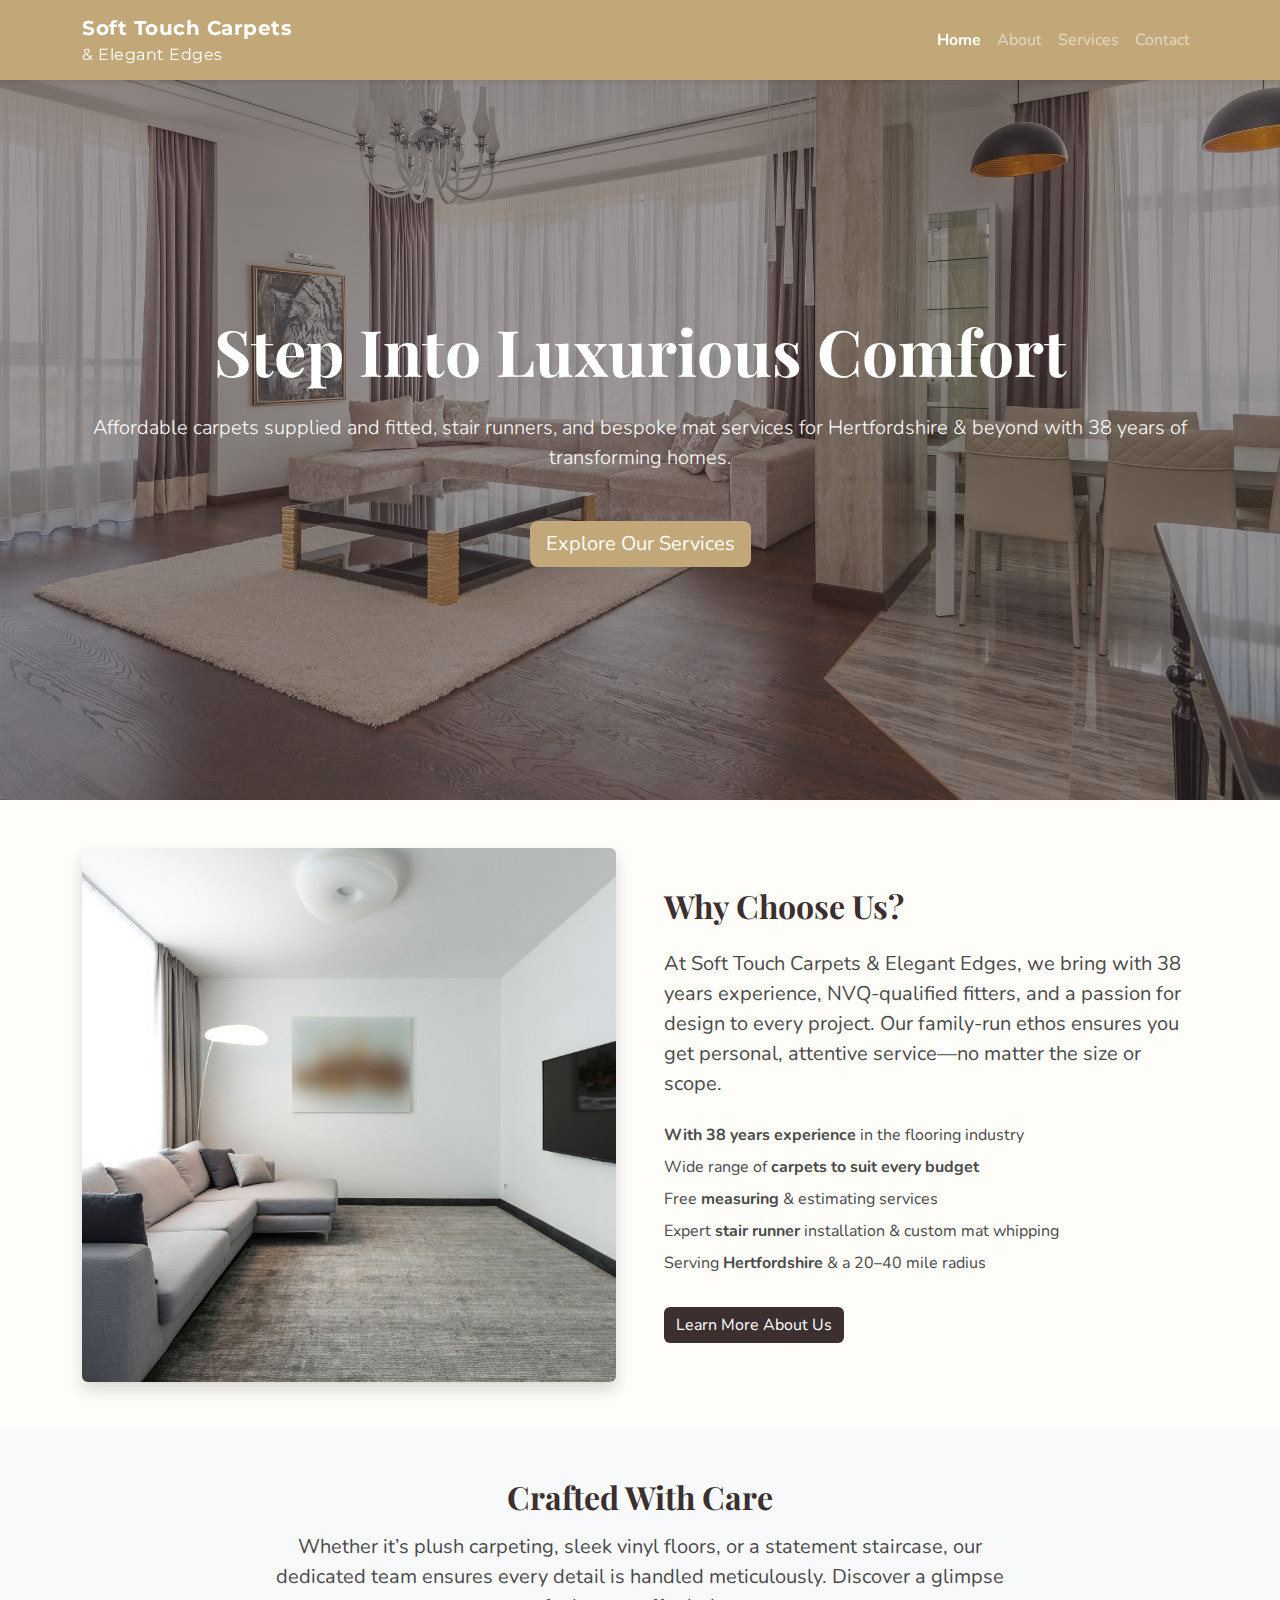
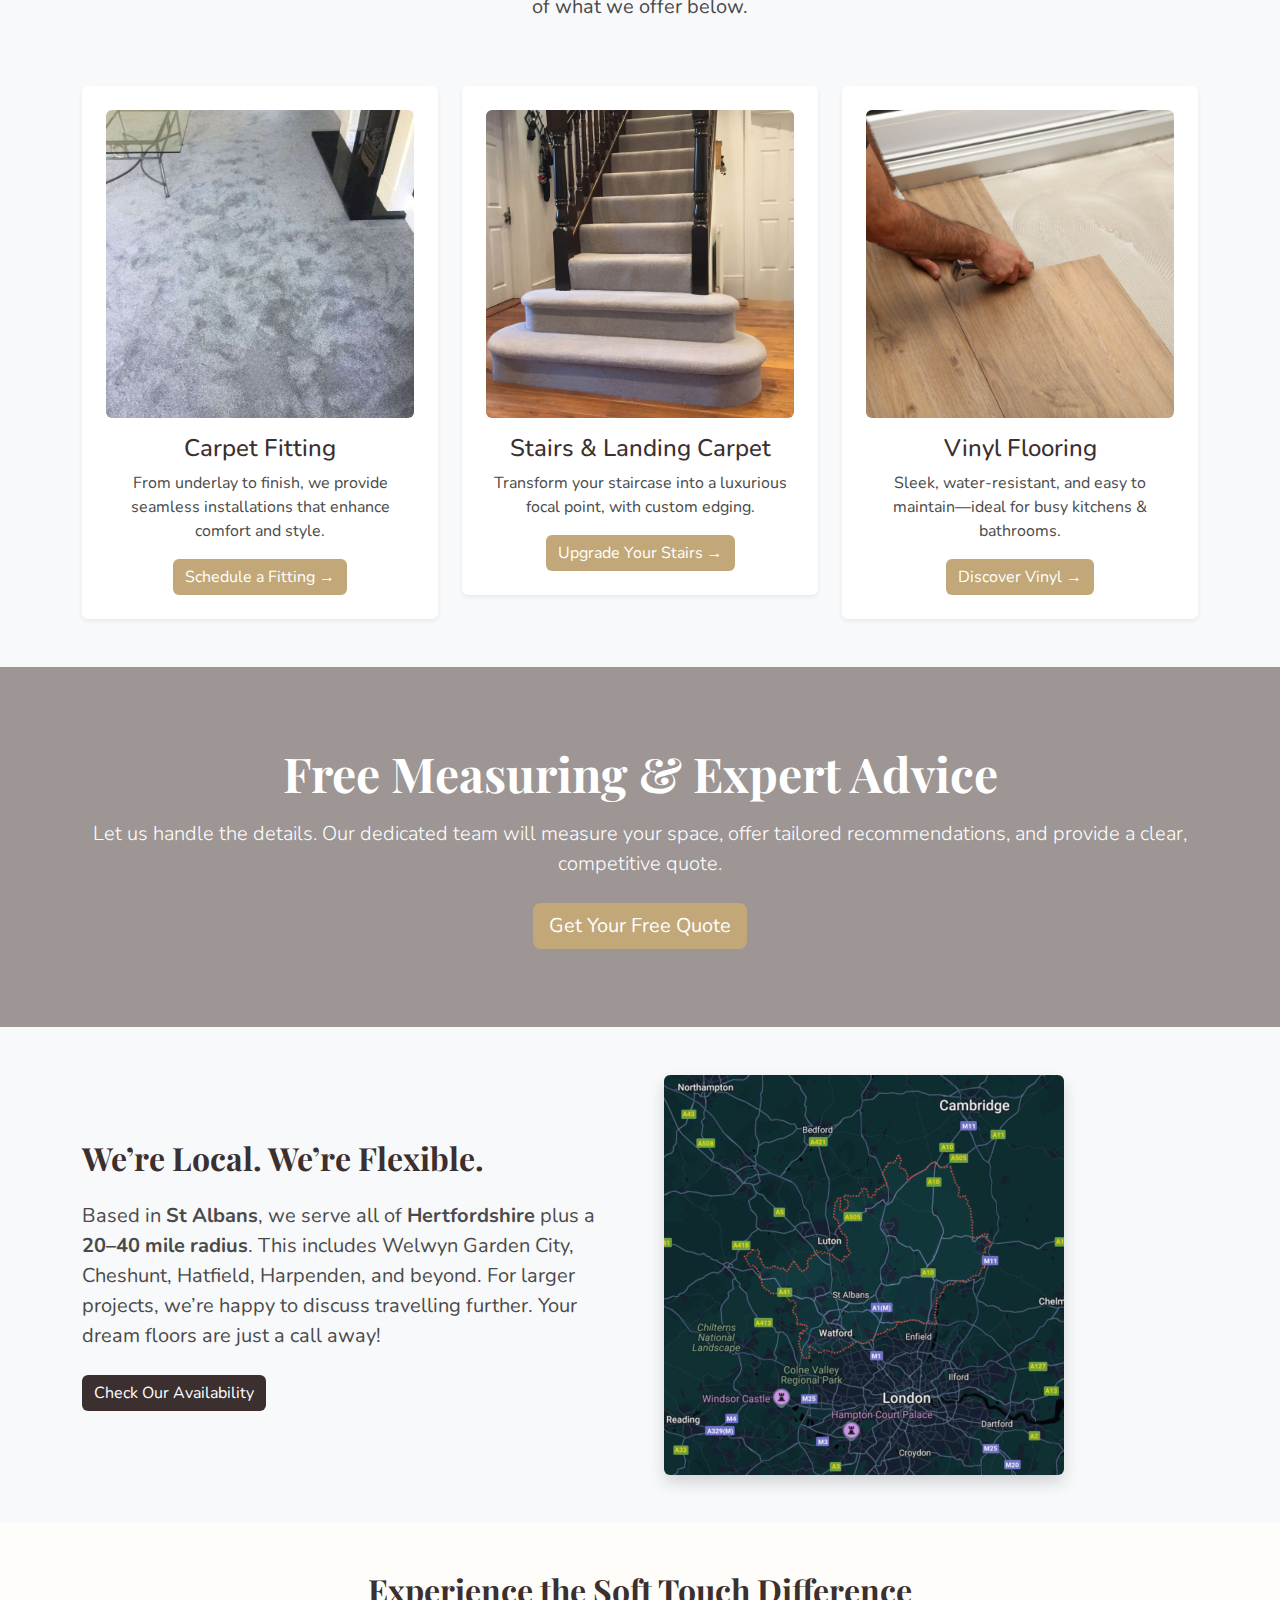
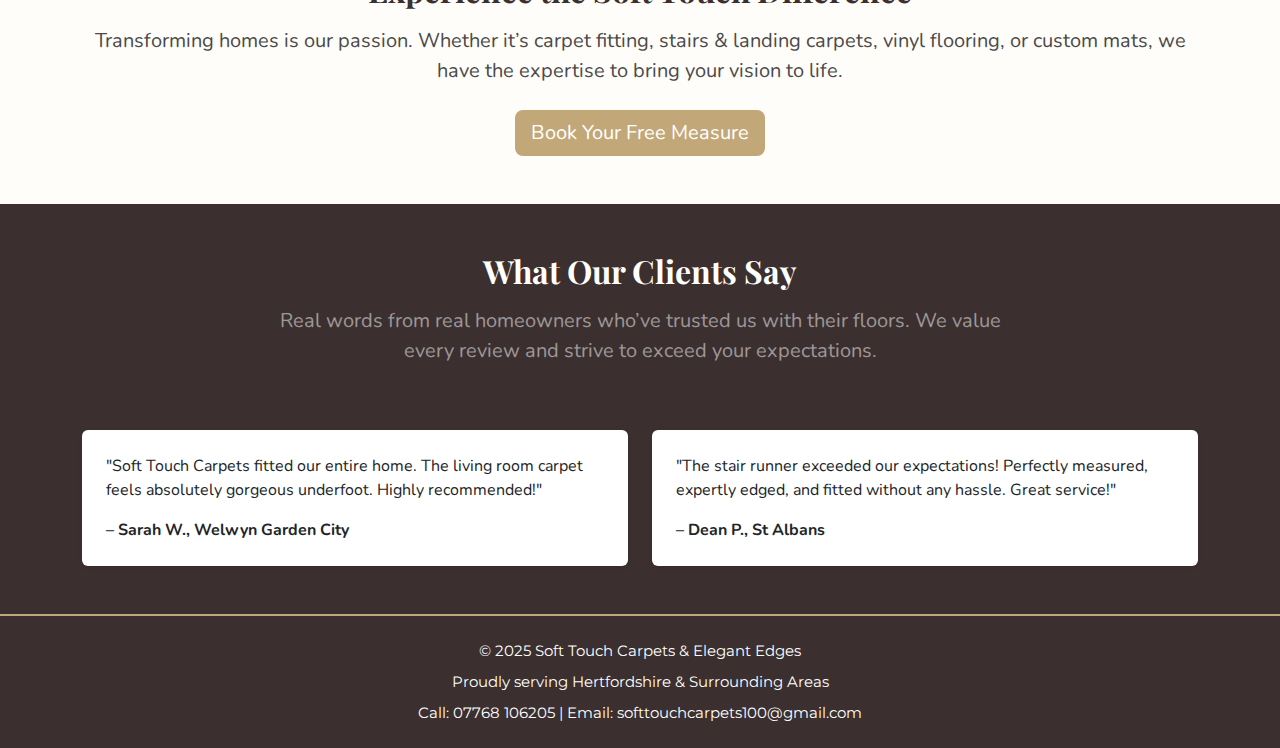
==== commit 59ff5f55: "update" ====
--- a/index.html
+++ b/index.html
@@ -21,11 +21,11 @@
   <title>Soft Touch Carpets &amp; Elegant Edges | Bespoke Flooring Solutions</title>
   <meta 
     name="description" 
-    content="Step into comfort with Soft Touch Carpets & Elegant Edges. Trusted for 40+ years, we specialise in carpet fitting, stair runners, vinyl flooring, and custom mat services in Hertfordshire and beyond." 
+    content="Step into comfort with Soft Touch Carpets & Elegant Edges. Trusted with 38 years experience, we specialise in carpet fitting, stair runners, vinyl flooring, and custom mat services in Hertfordshire and beyond." 
   />
   <meta 
     name="keywords" 
-    content="carpet fitting near me, stair runners, vinyl flooring, custom mat whipping, Hertfordshire carpet fitting, 40 years experience"
+    content="carpet fitting near me, stair runners, vinyl flooring, custom mat whipping, Hertfordshire carpet fitting, 38 years experience"
   />
 
   <!-- Google Fonts (Playfair Display, Montserrat, Nunito) -->
@@ -42,7 +42,7 @@
     "@context": "https://schema.org",
     "@type": "LocalBusiness",
     "name": "Soft Touch Carpets & Elegant Edges",
-    "description": "Carpet fitting, stair runner installation, vinyl flooring, and mat whipping services in Hertfordshire. Over 40 years of experience.",
+    "description": "Carpet fitting, stair runner installation, vinyl flooring, and custom mat services in Hertfordshire. With 38 years experience.",
     "telephone": "+44 7768 106205",
     "address": {
       "@type": "PostalAddress",
@@ -62,8 +62,9 @@
   <nav class="navbar navbar-expand-lg navbar-dark bg-brown sticky-top shadow-sm ">
     <div class="container">
       <a class="navbar-brand d-flex flex-column text-lg-start" href="index.html">
-        <span class="fw-bold fs-5">Soft Touch</span>
-        <span class="fs-6">Carpets & Elegant Edges</span>
+        <!-- Updated to make "Soft Touch Carpets" bold and "& Elegant Edges" normal -->
+        <span class="fw-bold fs-5">Soft Touch Carpets</span>
+        <span class="fs-6">& Elegant Edges</span>
       </a>
       
       <button 
@@ -103,8 +104,8 @@
     <div class="container text-white text-center z-index-2">
       <h1 class="display-3 fw-bold hero-title mb-4">Step Into Luxurious Comfort</h1>
       <p class="lead hero-subtitle mb-5">
-        Premium carpet fitting, stair runners, and bespoke mat services 
-        for Hertfordshire &amp; beyond. Over 40 years of transforming homes.
+        Affordable carpets supplied and fitted, stair runners, and bespoke mat services 
+        for Hertfordshire &amp; beyond with 38 years of transforming homes.
       </p>
       <a href="services.html" class="btn btn-tan btn-lg">
         Explore Our Services
@@ -117,6 +118,7 @@
     <div class="container">
       <div class="row align-items-center g-5">
         <div class="col-lg-6 text-center text-lg-start">
+          <!-- You will change the actual image to a nicer carpet image later -->
           <img 
             src="luxury-carpet.jpg" 
             alt="Luxurious carpet example" 
@@ -126,13 +128,13 @@
         <div class="col-lg-6">
           <h2 class="section-heading mb-4">Why Choose Us?</h2>
           <p class="fs-5 mb-4">
-            At Soft Touch Carpets &amp; Elegant Edges, we bring four decades of experience, 
+            At Soft Touch Carpets &amp; Elegant Edges, we bring with 38 years experience, 
             NVQ-qualified fitters, and a passion for design to every project. Our family-run 
             ethos ensures you get personal, attentive service—no matter the size or scope.
           </p>
           <ul class="list-unstyled">
-            <li class="mb-2"><strong>40+ years</strong> in the flooring industry</li>
-            <li class="mb-2">Wide range of <strong>bleach-cleanable carpets</strong></li>
+            <li class="mb-2"><strong>With 38 years experience</strong> in the flooring industry</li>
+            <li class="mb-2">Wide range of <strong>carpets to suit every budget</strong></li>
             <li class="mb-2">Free <strong>measuring</strong> &amp; estimating services</li>
             <li class="mb-2">Expert <strong>stair runner</strong> installation &amp; custom mat whipping</li>
             <li class="mb-2">Serving <strong>Hertfordshire</strong> &amp; a 20–40 mile radius</li>
@@ -150,7 +152,7 @@
         <div class="col-lg-8 mx-auto">
           <h2 class="section-heading">Crafted With Care</h2>
           <p class="fs-5">
-            Whether it’s plush carpeting, sleek vinyl floors, or a statement stair runner, 
+            Whether it’s plush carpeting, sleek vinyl floors, or a statement staircase, 
             our dedicated team ensures every detail is handled meticulously. 
             Discover a glimpse of what we offer below.
           </p>
@@ -178,12 +180,14 @@
           <div class="service-block p-4 text-center bg-white shadow-sm rounded">
             <img 
               src="stair-runners.jpg" 
-              alt="Stair Runners" 
+              alt="Stairs & Landing Carpet" 
               class="img-fluid rounded mb-3"
             >
-            <h4 class="text-brown">Stair Runners</h4>
+            <!-- Changed text from Stair Runners to Stairs & Landing Carpet -->
+            <h4 class="text-brown">Stairs &amp; Landing Carpet</h4>
             <p class="mt-2">
-              Transform your staircase into a luxurious focal point, with custom edging &amp; rods.
+              Transform your staircase into a luxurious focal point, with custom edging.
+              <!-- Removed reference to rods -->
             </p>
             <a href="services.html" class="btn btn-tan">
               Upgrade Your Stairs &rarr;
@@ -227,8 +231,6 @@
     </div>
   </section>
 
-  
-
   <!-- SERVICE AREAS SECTION -->
   <section class="py-5 bg-light">
     <div class="container">
@@ -237,9 +239,10 @@
           <h2 class="section-heading mb-4">
             We’re Local. We’re Flexible.
           </h2>
+          <!-- Changed "Based in Hatfield" to "Based in St Albans" & swapped "includes St Albans" to "includes Hatfield" -->
           <p class="fs-5 mb-4">
-            Based in <strong>Hatfield</strong>, we serve all of <strong>Hertfordshire</strong> plus 
-            a <strong>20–40 mile radius</strong>. This includes Welwyn Garden City, Cheshunt, St Albans, 
+            Based in <strong>St Albans</strong>, we serve all of <strong>Hertfordshire</strong> plus 
+            a <strong>20–40 mile radius</strong>. This includes Welwyn Garden City, Cheshunt, Hatfield, 
             Harpenden, and beyond. For larger projects, we’re happy to discuss travelling further. 
             Your dream floors are just a call away!
           </p>
@@ -257,8 +260,6 @@
     </div>
   </section>
 
-
-
   <!-- FINAL CTA SECTION -->
   <section class="py-5 text-center bg-cream">
     <div class="container">
@@ -266,7 +267,7 @@
         Experience the Soft Touch Difference
       </h2>
       <p class="fs-5 mb-4">
-        Transforming homes is our passion. Whether it’s carpet fitting, stair runners, 
+        Transforming homes is our passion. Whether it’s carpet fitting, stairs &amp; landing carpets, 
         vinyl flooring, or custom mats, we have the expertise to bring your vision to life.
       </p>
       <a href="contact.html" class="btn btn-tan btn-lg">
@@ -274,46 +275,51 @@
       </a>
     </div>
   </section>
-<!-- TESTIMONIALS SECTION: now with a brown background & white text -->
-<section class="py-5" style="background-color: var(--brown); color: #fff;">
-  <div class="container">
-    <div class="row mb-5 text-center">
-      <div class="col-lg-8 mx-auto">
-        <h2 class="section-heading text-white">What Our Clients Say</h2>
-        <p class="fs-5 text-white-50">
-          Real words from real homeowners who’ve trusted us with their floors. 
-          We value every review and strive to exceed your expectations.
-        </p>
-      </div>
-    </div>
-    <div class="row g-4">
-      <div class="col-md-6">
-        <div class="testimonial p-4 bg-white text-dark shadow-sm rounded">
-          <p class="mb-3">
-            "Soft Touch Carpets fitted our entire home. The living room 
-            carpet feels absolutely gorgeous underfoot. Highly recommended!"
+
+  <!-- TESTIMONIALS SECTION: now with a brown background & white text -->
+  <section class="py-5" style="background-color: var(--brown); color: #fff;">
+    <div class="container">
+      <div class="row mb-5 text-center">
+        <div class="col-lg-8 mx-auto">
+          <h2 class="section-heading text-white">What Our Clients Say</h2>
+          <p class="fs-5 text-white-50">
+            Real words from real homeowners who’ve trusted us with their floors. 
+            We value every review and strive to exceed your expectations.
           </p>
-          <strong>– Sarah W., Welwyn Garden City</strong>
-        </div>
-      </div>
-      <div class="col-md-6">
-        <div class="testimonial p-4 bg-white text-dark shadow-sm rounded">
-          <p class="mb-3">
-            "The stair runner exceeded our expectations! Perfectly measured, 
-            expertly edged, and fitted without any hassle. Great service!"
-          </p>
-          <strong>– Dean P., St Albans</strong>
-        </div>
-      </div>
-    </div>
-  </div>
-</section>
+        </div>
+      </div>
+      <div class="row g-4">
+        <div class="col-md-6">
+          <div class="testimonial p-4 bg-white text-dark shadow-sm rounded">
+            <p class="mb-3">
+              "Soft Touch Carpets fitted our entire home. The living room 
+              carpet feels absolutely gorgeous underfoot. Highly recommended!"
+            </p>
+            <strong>– Sarah W., Welwyn Garden City</strong>
+          </div>
+        </div>
+        <div class="col-md-6">
+          <div class="testimonial p-4 bg-white text-dark shadow-sm rounded">
+            <p class="mb-3">
+              "The stair runner exceeded our expectations! Perfectly measured, 
+              expertly edged, and fitted without any hassle. Great service!"
+            </p>
+            <strong>– Dean P., St Albans</strong>
+          </div>
+        </div>
+      </div>
+    </div>
+  </section>
+
   <!-- FOOTER -->
   <footer>
     <div class="container footer-content">
       <p>&copy; 2025 Soft Touch Carpets &amp; Elegant Edges</p>
       <p>Proudly serving Hertfordshire &amp; Surrounding Areas</p>
-      <p>Call: 07768 106205 | Email: <a href="mailto:info@softtouchcarpets.com" style="color:white;">info@softtouchcarpets.com</a></p>
+      <p>
+        Call: 07768 106205 | Email: 
+        <a href="mailto:softtouchcarpets100@gmail.com" style="color:white;">softtouchcarpets100@gmail.com</a>
+      </p>
     </div>
   </footer>
 
--- a/styles.css
+++ b/styles.css
@@ -67,7 +67,7 @@
 }
 
 .navbar-dark .navbar-nav .nav-link.active {
-  color: var(--tan) !important;
+  color: white !important;
   font-weight: 700;
 }
 
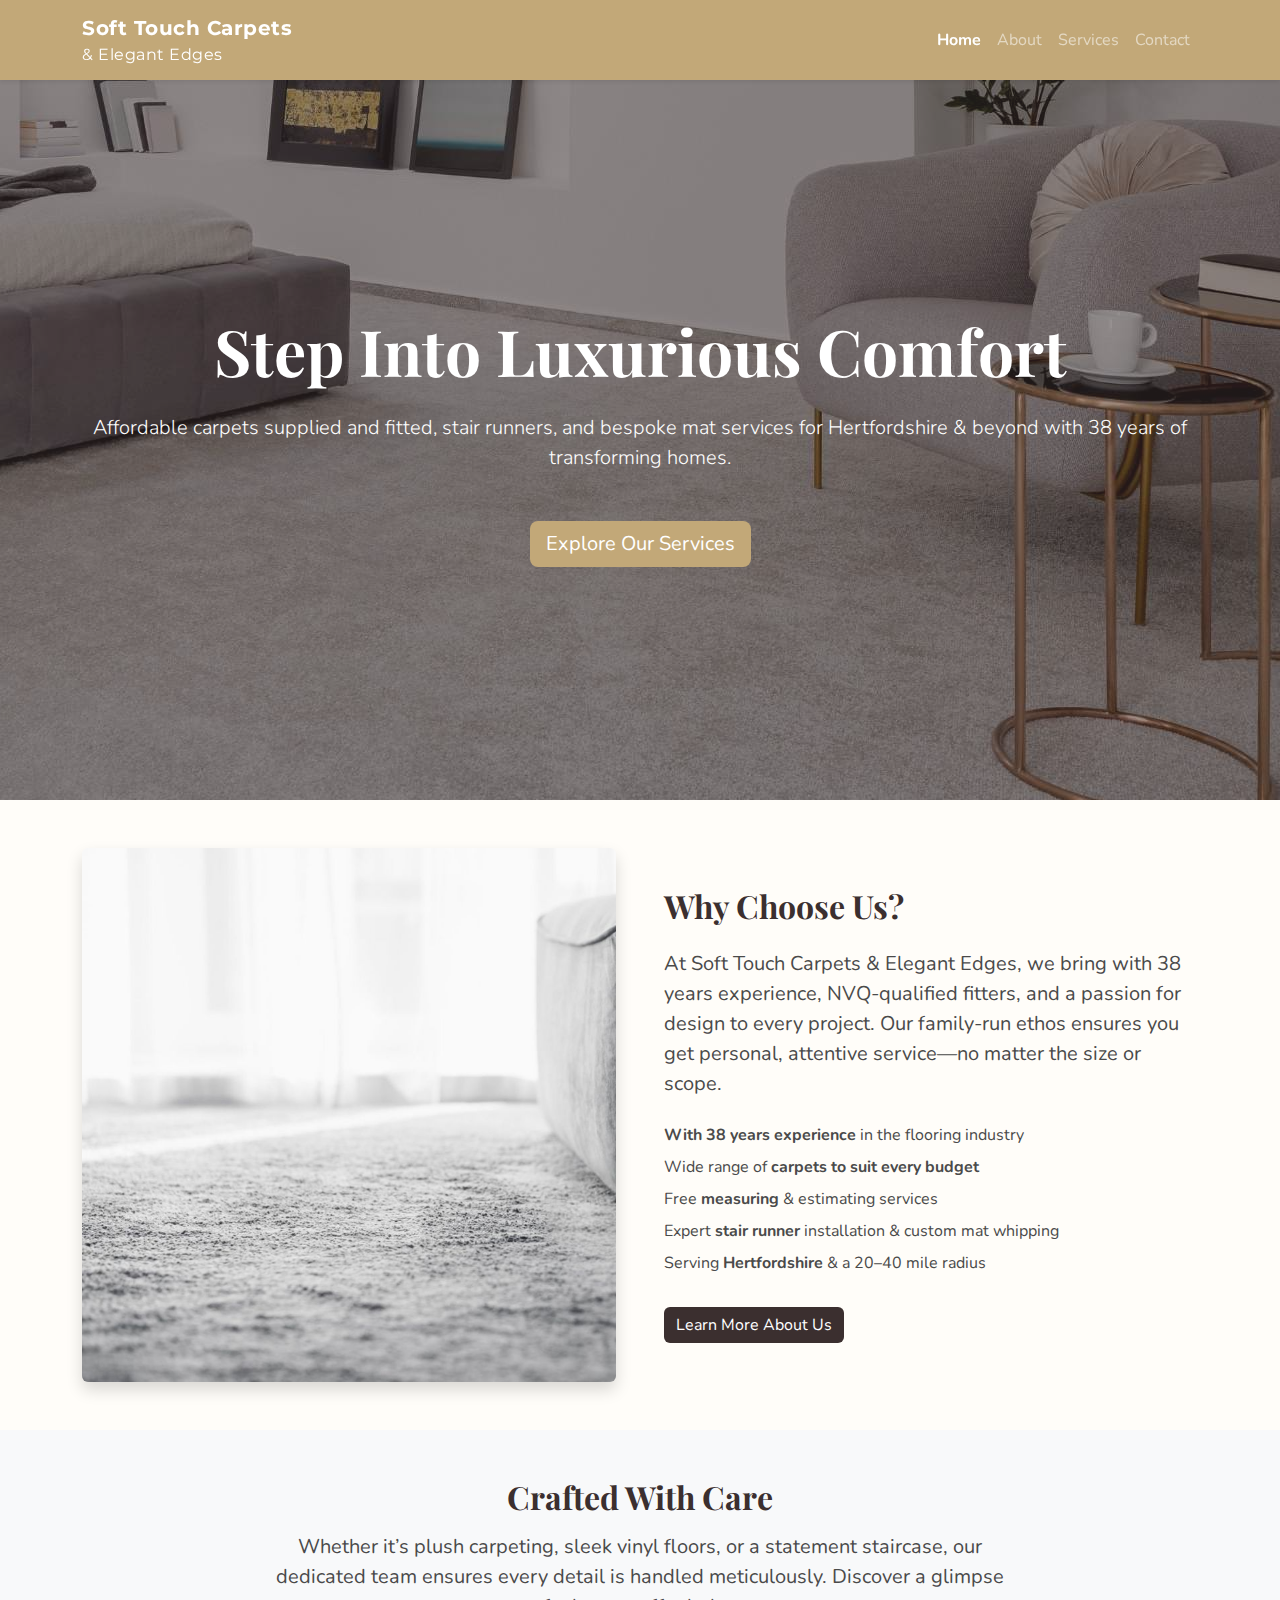
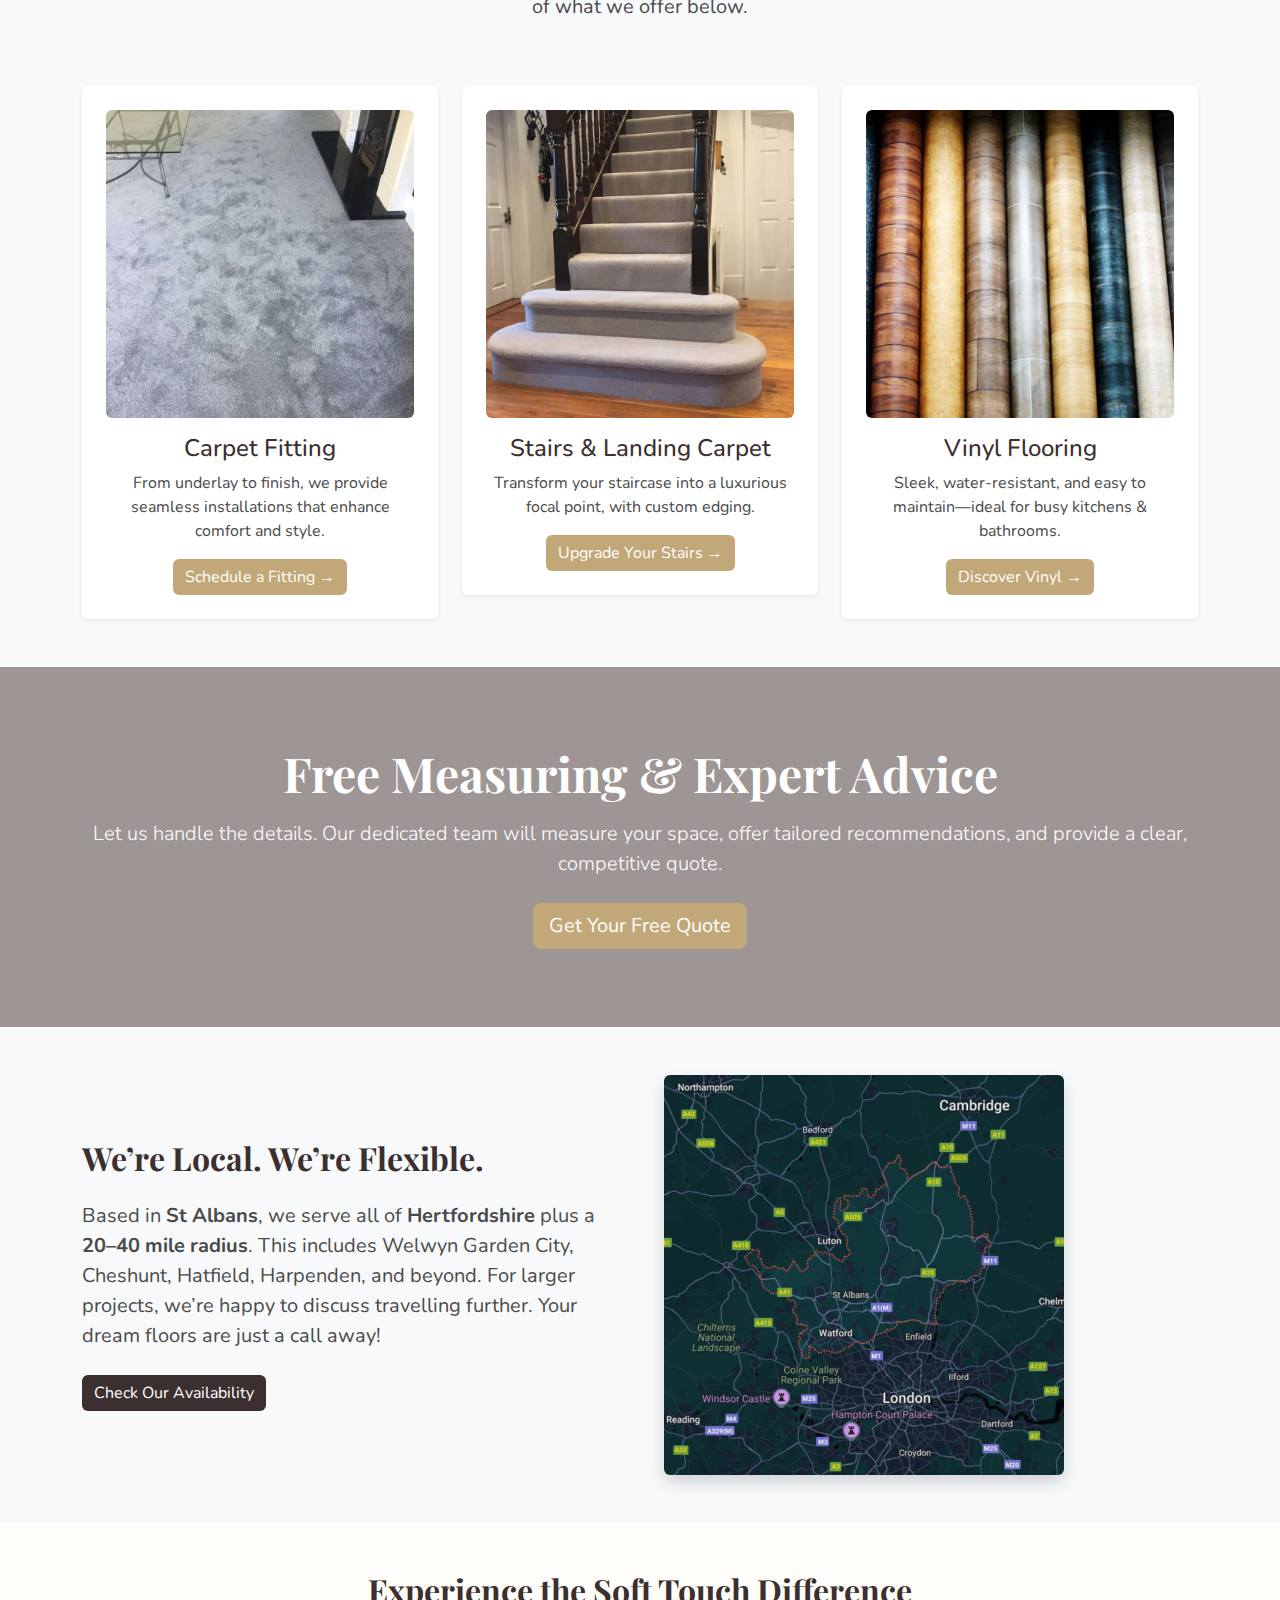
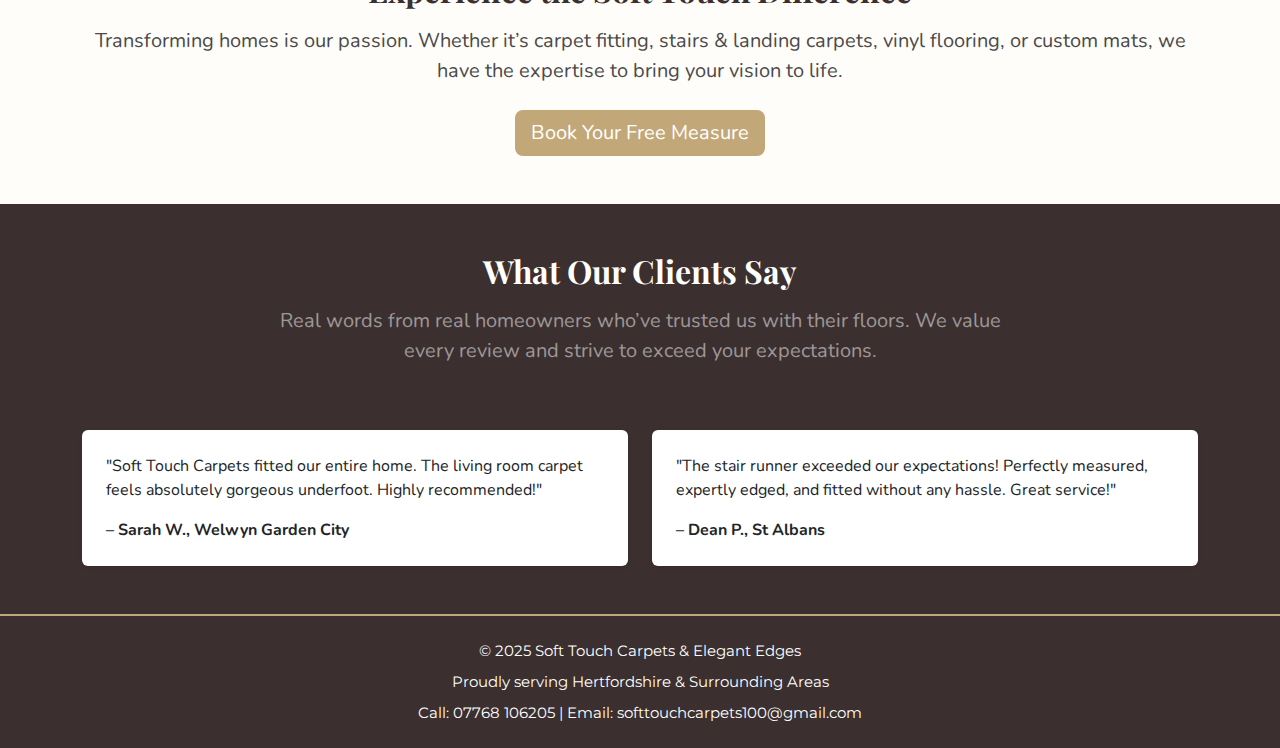
==== commit 9cdf91c3: "update" ====
--- a/index.html
+++ b/index.html
@@ -35,7 +35,7 @@
     href="https://fonts.googleapis.com/css2?family=Playfair+Display:wght@700;900&family=Montserrat:wght@400;700&family=Nunito:wght@300;400;700&display=swap" 
     rel="stylesheet"
   >
-
+  <link rel="icon" type="image/png" href="STCEE.png">
   <!-- Optional Schema Markup (LocalBusiness) -->
   <script type="application/ld+json">
   {
@@ -52,7 +52,7 @@
       "postalCode": "AL10 0AL",
       "addressCountry": "GB"
     },
-    "url": "https://your-domain.com"
+    "url": "https://softtouchcarpets.uk/"
   }
   </script>
 </head>
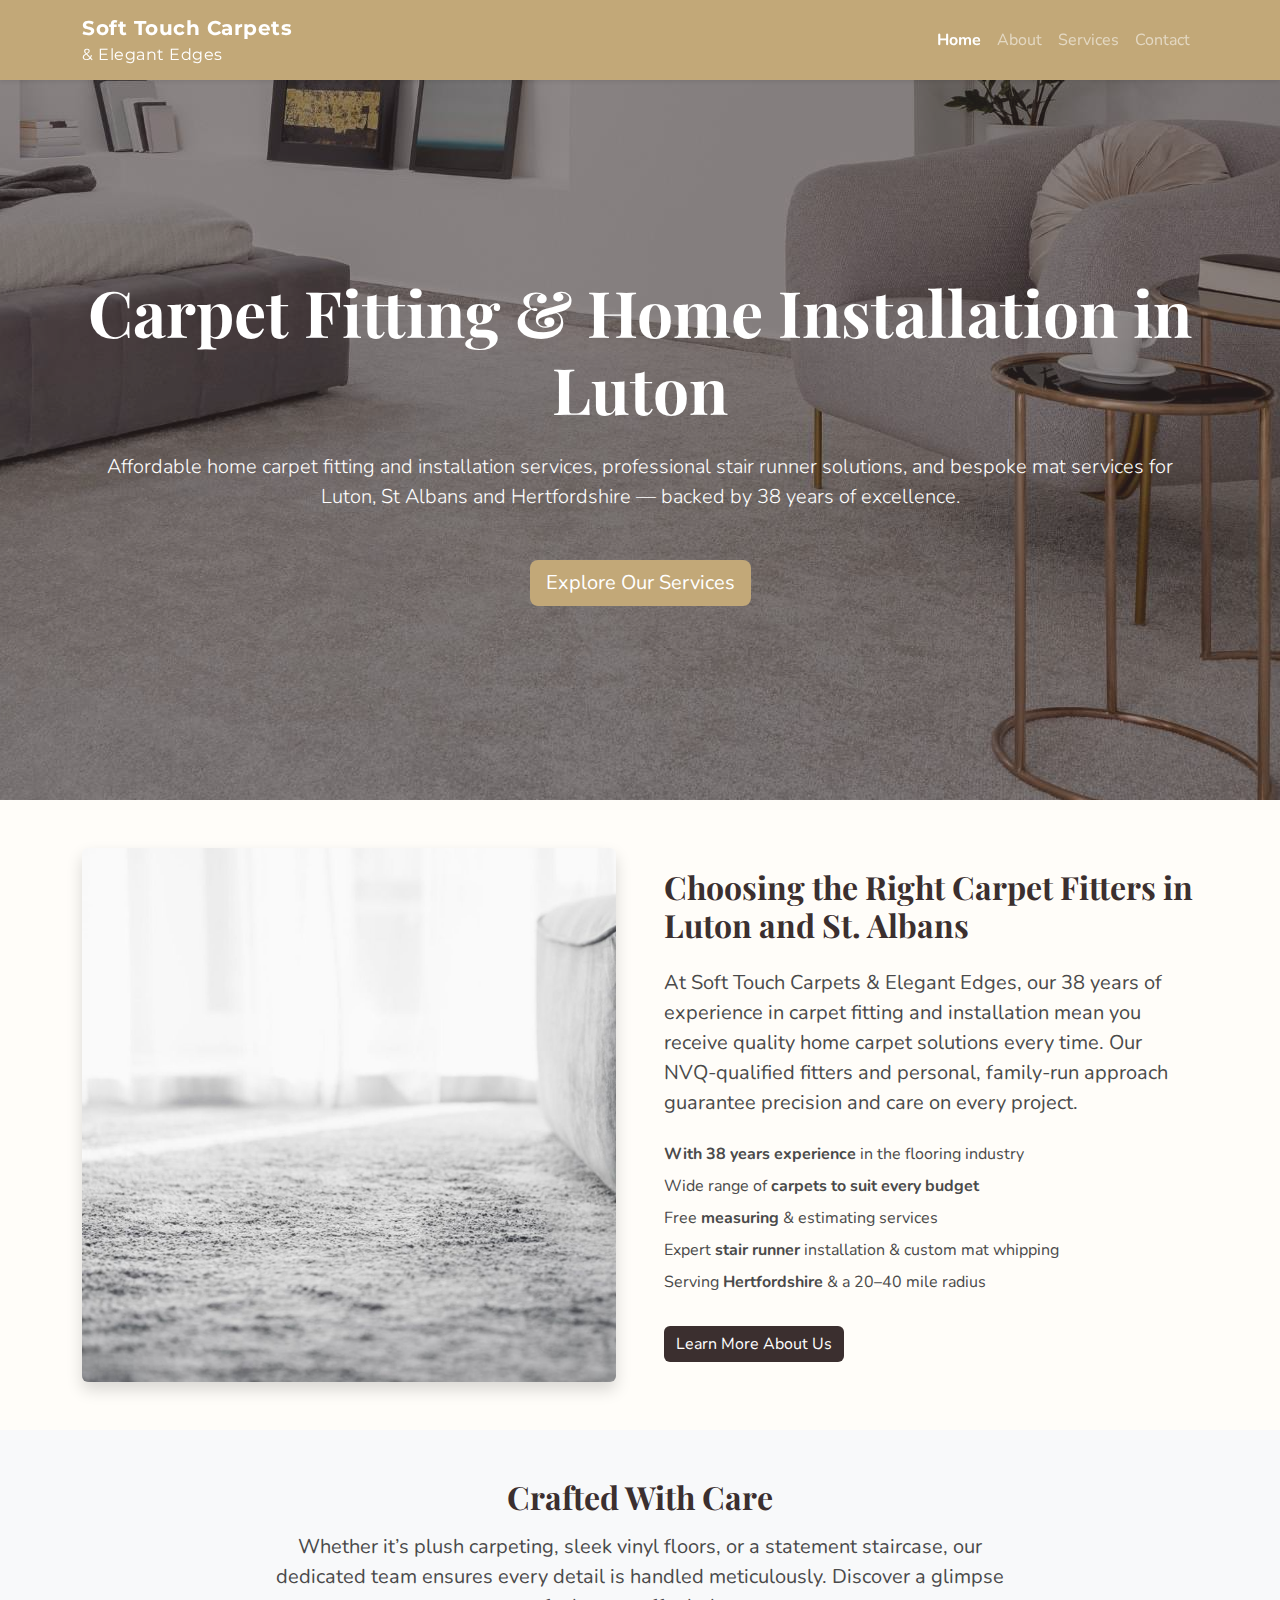
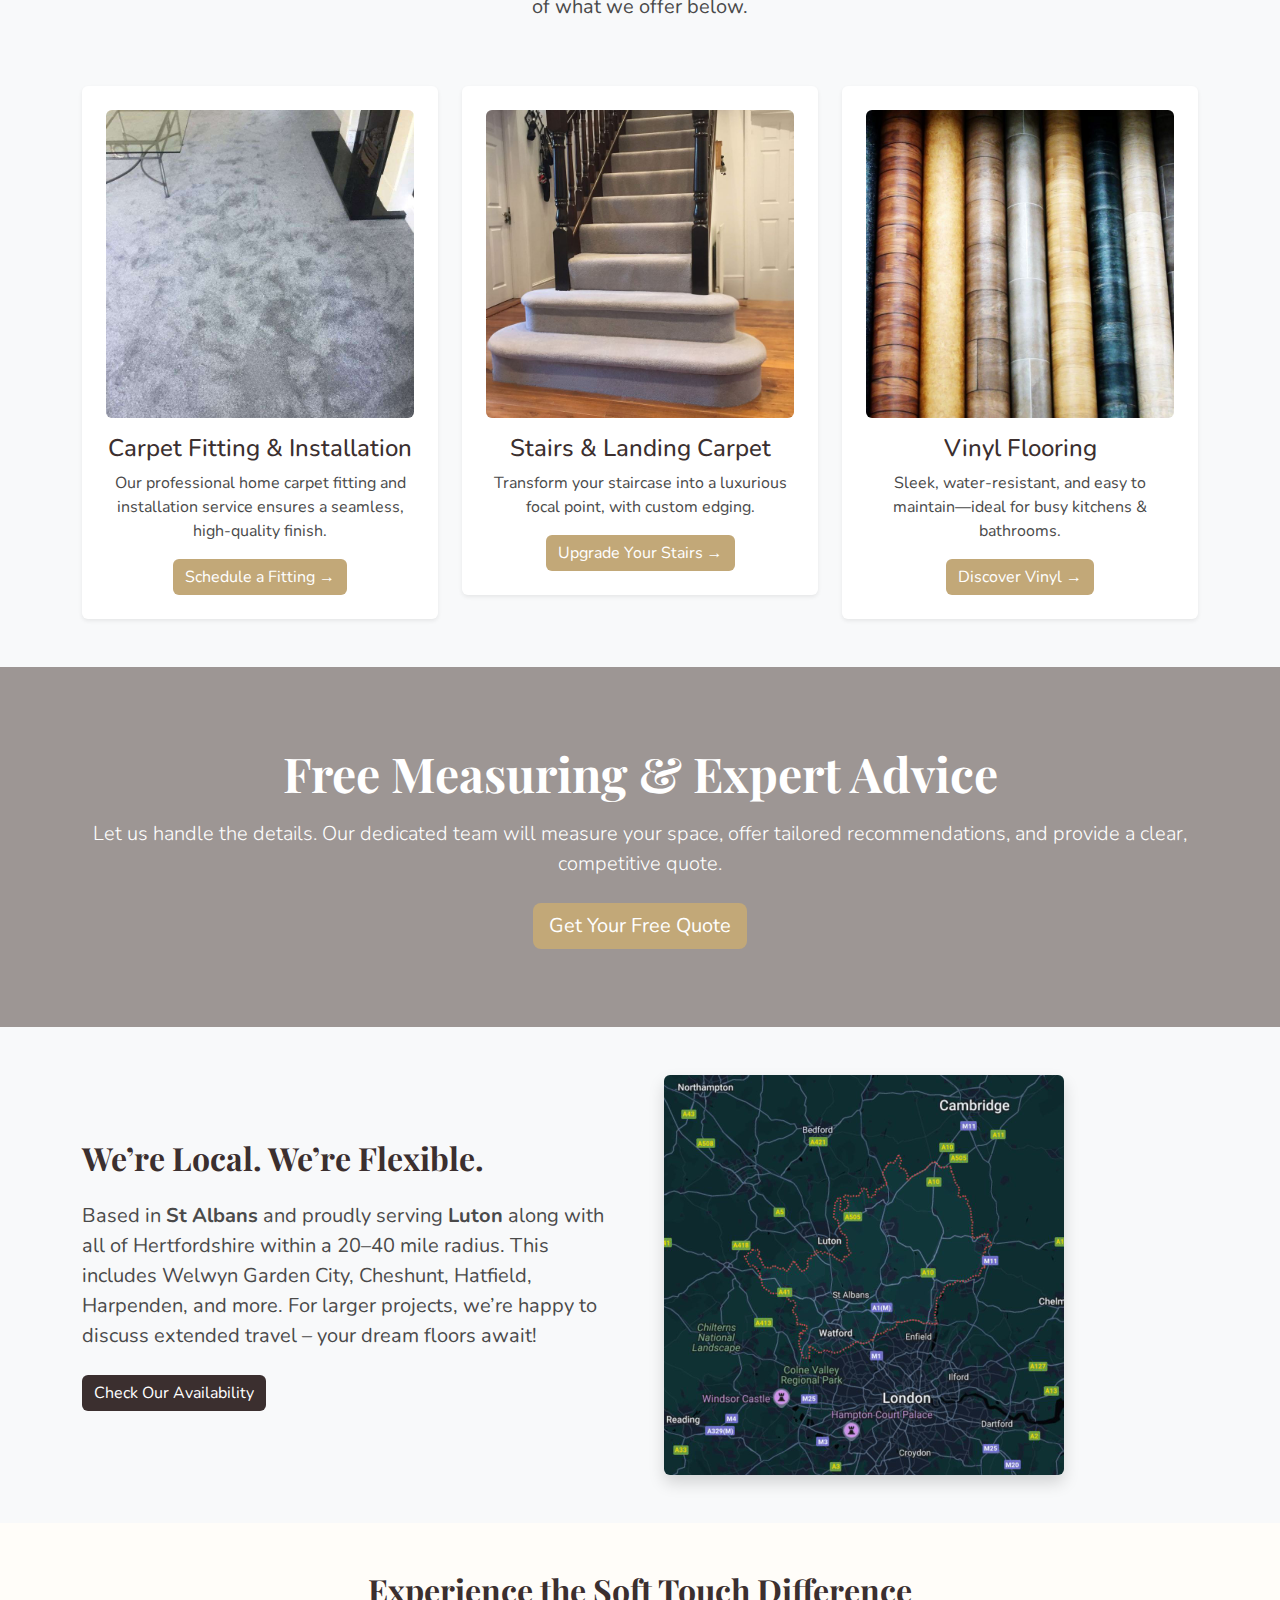
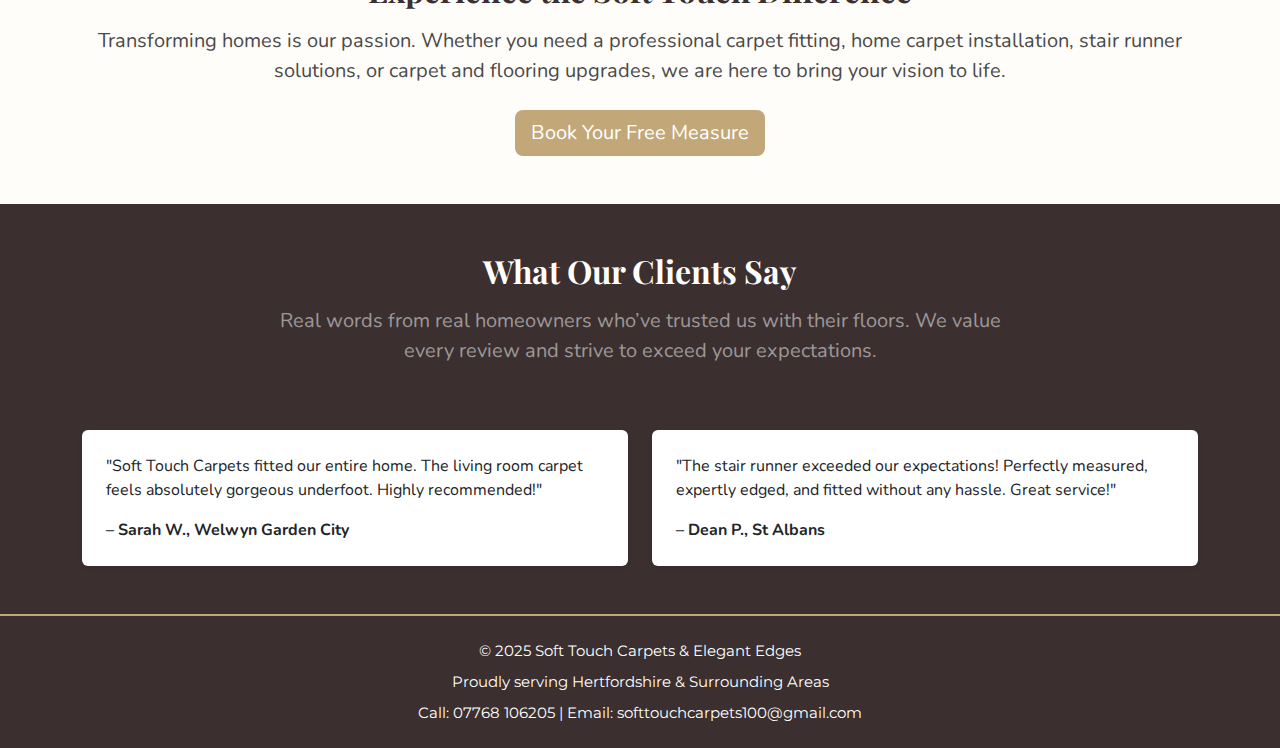
==== commit 1e1ae422: "improve SEO" ====
--- a/index.html
+++ b/index.html
@@ -18,15 +18,15 @@
   <link rel="stylesheet" href="index.css" />
 
   <!-- SEO Meta Tags -->
-  <title>Soft Touch Carpets &amp; Elegant Edges | Bespoke Flooring Solutions</title>
+  <title>Soft Touch Carpets | Expert Carpet Fitting & Home Carpet Installation in Luton & St Albans</title>
   <meta 
     name="description" 
-    content="Step into comfort with Soft Touch Carpets & Elegant Edges. Trusted with 38 years experience, we specialise in carpet fitting, stair runners, vinyl flooring, and custom mat services in Hertfordshire and beyond." 
-  />
+    content="Transform your home with expert carpet fitting and installation services. Specialising in stair runner solutions, carpet and flooring, and home carpet upgrades in Luton, St Albans & beyond — backed by 38 years of expertise." 
+    />
   <meta 
     name="keywords" 
-    content="carpet fitting near me, stair runners, vinyl flooring, custom mat whipping, Hertfordshire carpet fitting, 38 years experience"
-  />
+    content="carpet fitting, stair runner, carpet and flooring, home carpet, carpet installation, Luton carpet fitting, St Albans carpet fitting" 
+    />
 
   <!-- Google Fonts (Playfair Display, Montserrat, Nunito) -->
   <link rel="preconnect" href="https://fonts.googleapis.com">
@@ -42,7 +42,7 @@
     "@context": "https://schema.org",
     "@type": "LocalBusiness",
     "name": "Soft Touch Carpets & Elegant Edges",
-    "description": "Carpet fitting, stair runner installation, vinyl flooring, and custom mat services in Hertfordshire. With 38 years experience.",
+    "description": "Expert carpet fitting, stair runner installation, carpet and flooring solutions, and custom mat services in Hertfordshire, proudly serving Luton, St Albans and surrounding areas with 38 years of excellence."
     "telephone": "+44 7768 106205",
     "address": {
       "@type": "PostalAddress",
@@ -102,11 +102,11 @@
   <header class="hero-section position-relative d-flex align-items-center">
     <div class="hero-overlay"></div>
     <div class="container text-white text-center z-index-2">
-      <h1 class="display-3 fw-bold hero-title mb-4">Step Into Luxurious Comfort</h1>
+      <h1 class="display-3 fw-bold hero-title mb-4">Carpet Fitting & Home Installation in Luton</h1>
       <p class="lead hero-subtitle mb-5">
-        Affordable carpets supplied and fitted, stair runners, and bespoke mat services 
-        for Hertfordshire &amp; beyond with 38 years of transforming homes.
-      </p>
+        Affordable home carpet fitting and installation services, professional stair runner solutions, 
+        and bespoke mat services for Luton, St Albans and Hertfordshire — backed by 38 years of excellence.
+      </p>      
       <a href="services.html" class="btn btn-tan btn-lg">
         Explore Our Services
       </a>
@@ -126,12 +126,12 @@
           >
         </div>
         <div class="col-lg-6">
-          <h2 class="section-heading mb-4">Why Choose Us?</h2>
+          <h2 class="section-heading mb-4">Choosing the Right Carpet Fitters in Luton and St. Albans</h2>
           <p class="fs-5 mb-4">
-            At Soft Touch Carpets &amp; Elegant Edges, we bring with 38 years experience, 
-            NVQ-qualified fitters, and a passion for design to every project. Our family-run 
-            ethos ensures you get personal, attentive service—no matter the size or scope.
-          </p>
+            At Soft Touch Carpets &amp; Elegant Edges, our 38 years of experience in carpet fitting 
+            and installation mean you receive quality home carpet solutions every time. Our NVQ-qualified fitters 
+            and personal, family-run approach guarantee precision and care on every project.
+          </p>          
           <ul class="list-unstyled">
             <li class="mb-2"><strong>With 38 years experience</strong> in the flooring industry</li>
             <li class="mb-2">Wide range of <strong>carpets to suit every budget</strong></li>
@@ -167,9 +167,9 @@
               alt="Carpet Fitting" 
               class="img-fluid rounded mb-3"
             >
-            <h4 class="text-brown">Carpet Fitting</h4>
+            <h4 class="text-brown">Carpet Fitting &amp; Installation</h4>
             <p class="mt-2">
-              From underlay to finish, we provide seamless installations that enhance comfort and style.
+              Our professional home carpet fitting and installation service ensures a seamless, high-quality finish.
             </p>
             <a href="services.html" class="btn btn-tan">
               Schedule a Fitting &rarr;
@@ -241,11 +241,11 @@
           </h2>
           <!-- Changed "Based in Hatfield" to "Based in St Albans" & swapped "includes St Albans" to "includes Hatfield" -->
           <p class="fs-5 mb-4">
-            Based in <strong>St Albans</strong>, we serve all of <strong>Hertfordshire</strong> plus 
-            a <strong>20–40 mile radius</strong>. This includes Welwyn Garden City, Cheshunt, Hatfield, 
-            Harpenden, and beyond. For larger projects, we’re happy to discuss travelling further. 
-            Your dream floors are just a call away!
+            Based in <strong>St Albans</strong> and proudly serving <strong>Luton</strong> along with 
+            all of Hertfordshire within a 20–40 mile radius. This includes Welwyn Garden City, Cheshunt, Hatfield, 
+            Harpenden, and more. For larger projects, we’re happy to discuss extended travel – your dream floors await!
           </p>
+          
           <a href="contact.html" class="btn btn-brown">Check Our Availability</a>
         </div>
         <div class="d-none d-lg-flex col-lg-6">
@@ -267,9 +267,9 @@
         Experience the Soft Touch Difference
       </h2>
       <p class="fs-5 mb-4">
-        Transforming homes is our passion. Whether it’s carpet fitting, stairs &amp; landing carpets, 
-        vinyl flooring, or custom mats, we have the expertise to bring your vision to life.
-      </p>
+        Transforming homes is our passion. Whether you need a professional carpet fitting, home carpet installation, 
+        stair runner solutions, or carpet and flooring upgrades, we are here to bring your vision to life.
+      </p>      
       <a href="contact.html" class="btn btn-tan btn-lg">
         Book Your Free Measure
       </a>
